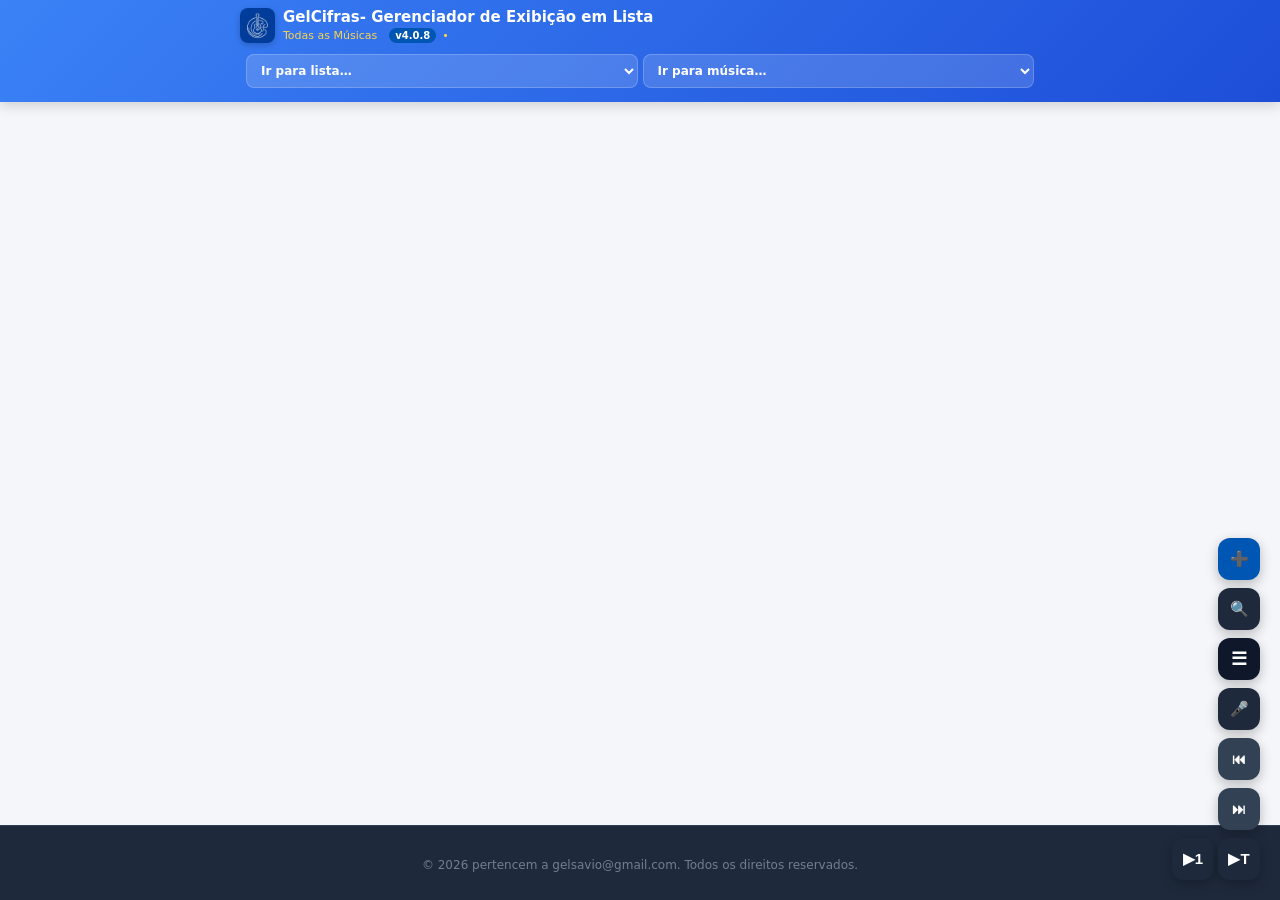
==== index.html @ 40854e10 "v4.0.8: Implementação do modo ▶1 (Play Único) com parada automática via sentinela e refinamento de l" ====
<!DOCTYPE html>
<html lang="pt-BR">

<head>
    <meta charset="UTF-8">
    <meta name="viewport" content="width=device-width, initial-scale=1.0">
    <title>GelCifras - Gerenciador de Exibição em Listas</title>
    <link class="link-manifest" rel="manifest" href="manifest.json">
    <link rel="shortcut icon" href="favicon.ico" type="image/x-icon">
    <link rel="apple-touch-icon" href="apple-touch-icon.png">
    <link rel="stylesheet" href="style.css">
</head>

<body>
    <div id="barra-progresso-musica" class="barra-progresso-musica"></div>
    <header class="app-header">
        <div class="header-content">
            <div class="brand-wrapper">
                <img src="apple-touch-icon.png" alt="Logo GelCifras" class="header-logo" onerror="this.style.display='none'">
                <div class="brand-box">
                    <h2>GelCifras- Gerenciador de Exibição em Lista</h2>
                    <div style="font-size: 11px; color: #fcd34d; display: flex; align-items: center; gap: 6px; margin-top: 2px;">
                        <span id="header-nome-lista">Nenhuma lista</span>
                        <span id="app-version-badge" style="background: var(--chord-color); color: white; padding: 2px 6px; border-radius: 8px; font-size: 10px; font-weight: bold; margin-left: 6px; display: none;"></span>
                        <span>•</span>
                        <span id="badge-tempo-show" style="background: var(--success-color); color: white; padding: 1px 6px; border-radius: 8px; font-weight: bold;">⏱️ 0m</span>
                    </div>

                </div>
            </div>
            <div class="selectors-group">
                <select id="seletor-lista" onchange="alternarListaAtiva(this.value)"></select>
                <select id="seletor-musica" onchange="pularParaMusica(this.value)"></select>
            </div>

            <!-- A MÁGICA AQUI: Barra de busca movida para o cabeçalho fixo -->
            <div class="barra-busca-wrapper" id="barra-busca-wrapper" style="display:none; width: 100%; padding: 10px 0 0 0;">
                <input type="text" id="campo-busca" class="campo-busca" placeholder="🔍 Buscar música ou artista…" oninput="filtrarBusca(this.value)" autocomplete="off">
            </div>
        </div>
    </header>

    <div id="placar-rolagem" class="placar-rolagem" style="display:none;"></div>

    <div id="visual-metronome" class="metronome-container" style="display:none;">
        <div class="metronome-light" id="light-1"></div>
        <div class="metronome-light" id="light-2"></div>
        <div class="metronome-light" id="light-3"></div>
        <div class="metronome-light" id="light-4"></div>
    </div>

    <div id="overlay-contagem" style="display:none; position:fixed; top:50%; left:50%; transform:translate(-50%, -50%); font-size:120px; font-weight:900; color:var(--chord-color); z-index:9999; text-shadow: 0 4px 15px rgba(0,0,0,0.4); pointer-events: none;"></div>

    <div class="container">
        <div id="setlist-container"></div>
    </div>

    <!-- Rack flutuante enxuto -->
    <div class="floating-action-rack">
        <button class="btn-vel-rapida" onclick="ajustarVelocidadeAtiva(1)" title="Aumentar velocidade">+</button>
        <button class="btn-vel-rapida" onclick="ajustarVelocidadeAtiva(-1)" title="Diminuir velocidade">−</button>
        <button class="btn-float btn-novo" onclick="abrirModalCadastrarMusica()" title="Nova Música">➕</button>
        <button class="btn-float btn-busca" onclick="toggleBusca(); fecharMenuFlutuante();" title="Buscar Música">🔍</button>
        <button class="btn-float btn-menu" onclick="toggleMenuFlutuante()" title="Menu">☰</button>
        <button id="btn-ocultar-chords" class="btn-float" onclick="toggleOcultarAcordesRepertorio()" title="Ocultar Acordes">🎤</button>
        <button class="btn-float btn-nav-tracks" onclick="navegarEntreMusicas(-1)" title="Música Anterior">⏮</button>
        <button class="btn-float btn-nav-tracks" onclick="navegarEntreMusicas(1)" title="Próxima Música">⏭</button>

        <div class="grupo-rolagem" style="display: flex; flex-direction: row; gap: 4px; justify-content: flex-end;">
            <button id="btn-scroll-unico" class="btn-float" onclick="toggleRolagemGeral(true)" title="Rolagem Música">▶1</button>
            <button id="btn-scroll" class="btn-float" onclick="toggleRolagemGeral(false)" title="Rolagem Lista Completa">▶T</button>
        </div>
    </div>

    <!-- Mini modal do menu sanduíche -->
    <div id="menu-flutuante" class="menu-flutuante" style="display:none;">


        <div class="menu-flutuante-item" onclick="abrirModalAdmin(); fecharMenuFlutuante();">
            <span class="menu-flutuante-icone">⚙️</span>
            <span>Gerenciar Listas</span>
        </div>

        <div class="menu-flutuante-item" onclick="alternarVisibilidadePainelControlesManual(); fecharMenuFlutuante();">
            <span class="menu-flutuante-icone">🎛️</span>
            <span>Ocultar/Exibir Controles</span>
        </div>

        <div class="menu-flutuante-item" onclick="imprimirListaAtiva(); fecharMenuFlutuante();">
            <span class="menu-flutuante-icone">🖨️</span>
            <span>Imprimir Lista</span>
        </div>
        <div class="menu-flutuante-item" onclick="alternarTemaFundo(); fecharMenuFlutuante();">
            <span class="menu-flutuante-icone">🌓</span>
            <span>Alternar Tema</span>
        </div>
        <div class="menu-flutuante-item" onclick="abrirModalAtalhos(); fecharMenuFlutuante();">
            <span class="menu-flutuante-icone">⌨️</span>
            <span>Atalhos de Teclado</span>
        </div>

        <div class="menu-flutuante-item" onclick="abrirModalTutorial(); fecharMenuFlutuante();">
            <span class="menu-flutuante-icone">❓</span>
            <span>Ajuda</span>
        </div>

        <div id="item-atualizar-app" class="menu-flutuante-item" style="display:none; border-top: 1px solid var(--border-color); color: var(--success-color);" onclick="forcarAtualizacao(); fecharMenuFlutuante();">
            <span class="menu-flutuante-icone">🔄</span>
            <span>Atualização Disponível</span>
        </div>

    </div>

    <footer class="app-footer">
        <div class="copyright-text">
            &copy; 2026 pertencem a gelsavio@gmail.com. Todos os direitos reservados.
            <button id="btn-atualizar-app" class="btn-float" style="display:none; background:#ef4444;" onclick="forcarAtualizacao()">    🔄 Atualizar App        </button>
        </div>
    </footer>

    <div id="toast"></div>

    <!-- Modal: Painel Admin -->
    <div class="modal-overlay" id="modal-admin-container" onclick="fecharModalAdminExterno(event)">
        <div class="modal-wrapper">
            <div class="modal-header">
                <h3>🛠️ Gerenciador GelCifras</h3>
                <button class="btn-fechar-modal" onclick="fecharModalAdmin()">&times;</button>
            </div>

            <div class="admin-section">
                <h4>⏱️ Configurações de Palco</h4>
                <div style="display:flex; align-items:center; gap:8px;">
                    <label style="font-size:12px; font-weight:bold;">Atraso para iniciar rolagem (segundos):</label>
                    <input type="number" id="input-delay-partida" class="input-text" style="width: 70px; margin:0;" min="0" max="15" value="0" onchange="salvarDelayPartida(this.value)">
                </div>
            </div>

            <div class="admin-section">
                <h4>📁 Criar Nova Lista</h4>
                <div style="display: flex; gap: 8px;">
                    <input type="text" id="input-nova-lista" class="input-text" style="margin:0;" placeholder="Ex: Show de Sábado, Forró das Antigas...">
                    <button class="btn-pequeno" onclick="criarNovaListaUsuario()">Criar</button>
                </div>
            </div>

            <div class="admin-section">
                <h4>🗂️ Gerir Listas</h4>
                <div style="margin-bottom:6px;display:flex;align-items:center;gap:8px;">
                    <label style="font-size:12px;font-weight:bold;">Lista:</label>
                    <select id="seletor-lista-gerenciar" style="flex:1;max-width:100%;background:var(--card-bg);color:var(--text-color);border-color:var(--border-color);"></select>
                </div>
                <div style="display:flex;gap:6px;flex-wrap:wrap;">
                    <button class="btn-pequeno" style="flex:1;background:#10b981;min-width:80px;" onclick="duplicarLista()">📋 Duplicar</button>
                    <button class="btn-pequeno" style="flex:1;background:#3b82f6;min-width:80px;" onclick="abrirModalRenomearLista()">✏️ Renomear</button>
                    <button class="btn-pequeno" style="flex:1;background:#ef4444;min-width:80px;" onclick="excluirLista()">🗑️ Excluir</button>
                </div>
            </div>



            <div class="admin-section">
                <h4>📂 Importar Repertório Modelo</h4>

                <div style="margin-bottom: 20px;">
                    <div style="font-size: 11px; font-weight: 700; text-transform: uppercase; letter-spacing: 0.5px; color: var(--text-muted); margin-bottom: 8px;">Biblioteca do App</div>

                    <div class="biblioteca-lista">
                        <div class="biblioteca-item" onclick="importarBibliotecaFixa('repertorio_missa')" style="cursor: pointer; padding: 10px; border-bottom: 1px solid var(--border-color); display: flex; align-items: center;">
                            <span class="biblioteca-icone" style="margin-right: 12px;">🙏</span>
                            <span class="biblioteca-nome" style="flex-grow: 1;">Missa - De pé pela fé</span>
                            <span class="biblioteca-seta">›</span>
                        </div>

                        <div class="biblioteca-item" onclick="importarBibliotecaFixa('repertorio_brega')" style="cursor: pointer; padding: 10px; border-bottom: 1px solid var(--border-color); display: flex; align-items: center;">
                            <span class="biblioteca-icone" style="margin-right: 12px;">🎵</span>
                            <span class="biblioteca-nome" style="flex-grow: 1;">Brega</span>
                            <span class="biblioteca-seta">›</span>
                        </div>

                        <div class="biblioteca-item" onclick="importarBibliotecaFixa('repertorio_rock_nacional')" style="cursor: pointer; padding: 10px; border-bottom: 1px solid var(--border-color); display: flex; align-items: center;">
                            <span class="biblioteca-icone" style="margin-right: 12px;">🎸</span>
                            <span class="biblioteca-nome" style="flex-grow: 1;">Rock Nacional</span>
                            <span class="biblioteca-seta">›</span>
                        </div>

                        <div class="biblioteca-item" onclick="importarBibliotecaFixa('repertorio_forro_pe_de_serra')" style="cursor: pointer; padding: 10px; border-bottom: 1px solid var(--border-color); display: flex; align-items: center;">
                            <span class="biblioteca-icone" style="margin-right: 12px;">🪗</span>
                            <span class="biblioteca-nome" style="flex-grow: 1;">Forró Pé de Serra</span>
                            <span class="biblioteca-seta">›</span>
                        </div>
                    </div>
                </div>

                <div>
                    <div style="font-size: 11px; font-weight: 700; text-transform: uppercase; letter-spacing: 0.5px; color: var(--text-muted); margin-bottom: 6px;">Arquivo Local</div>
                    <label class="btn-import-file" for="input-upload-txt" style="display: block; padding: 10px; border: 1px dashed var(--border-color); text-align: center; cursor: pointer; border-radius: 8px;">          📁 Escolher arquivo .txt          </label>
                    <input type="file" id="input-upload-txt" accept=".txt,application/json" style="display:none;" onchange="importarArquivoLocal(this)">
                    <span id="label-arquivo-escolhido" style="display: block; font-size: 11px; color: var(--text-muted); margin-top: 6px;">Nenhum arquivo selecionado</span>
                </div>
            </div>

            <div class="admin-section">
                <h4>💾 Exportar Backup (.txt)</h4>
                <div class="biblioteca-lista">
                    <div class="biblioteca-item" onclick="acionarModalInteracaoBackup()">
                        <span class="biblioteca-icone">📦</span>
                        <span class="biblioteca-nome">Acervo Completo</span>
                        <span class="biblioteca-seta">›</span>
                    </div>
                    <div class="biblioteca-item" onclick="exportarListaAtivaTxt()">
                        <span class="biblioteca-icone">🎵</span>
                        <span id="txt-nome-lista-backup" class="biblioteca-nome">Lista Atual</span>
                        <span class="biblioteca-seta">›</span>
                    </div>
                </div>
            </div>
        </div>
    </div>

    <!-- Modal: Opções de Restauração -->
    <div class="modal-overlay" id="modal-interacao-restore" onclick="if(event.target.id === 'modal-interacao-restore') fecharModalInteracaoRestore()">
        <div class="modal-wrapper" style="max-width: 450px;">
            <div class="modal-header">
                <h3>📥 Como deseja importar os dados?</h3>
                <button class="btn-fechar-modal" onclick="fecharModalInteracaoRestore()">&times;</button>
            </div>
            <p style="font-size:13px; margin:0; color:var(--text-muted);">Selecione o método de injeção dos dados no aparelho:</p>
            <div class="modal-decision-grid">
                <button class="btn-decision-card" style="border-color: rgba(248, 113, 113, 0.4);" onclick="ejecutarRestauracaoSubstitutivaGeral()">
                    <h5>⚠️ Substituir Todo o Acervo</h5>
                    <p>Limpa completamente a memória atual do aparelho e instala os dados do backup. Use para clonar dispositivos.</p>
                </button>
                <button class="btn-decision-card" style="border-color: rgba(16, 185, 129, 0.4);" onclick="executarRestauracaoMescladaAmigavel()">
                    <h5>➕ Adicionar / Mesclar Músicas</h5>
                    <p>Mantém seu acervo atual intacto e apenas injeta as músicas novas e setlists que vieram do backup.</p>
                </button>
            </div>
        </div>
    </div>

    <div class="modal-overlay" id="modal-prompt-lista" onclick="if(event.target.id === 'modal-prompt-lista') fecharModalPromptLista()">
        <div class="modal-wrapper" style="max-width: 400px; padding: 18px;">
            <div class="modal-header" style="margin-bottom: 12px; padding-bottom: 8px;">
                <h3 id="modal-prompt-titulo">Nome da Lista</h3>
                <button class="btn-fechar-modal" onclick="fecharModalPromptLista()">&times;</button>
            </div>
            <div style="display: flex; flex-direction: column; gap: 10px;">
                <input type="hidden" id="modal-prompt-acao">
                <input type="text" id="modal-prompt-input" class="input-text" style="margin: 0;" placeholder="Introduza o nome da lista...">
                <button class="btn-sucesso" id="modal-prompt-btn-confirmar" onclick="confirmarAcaoPromptLista()">Confirmar</button>
            </div>
        </div>
    </div>

    <!-- Modal: Editar Cifra -->
    <div class="modal-overlay" id="modal-editar-container" onclick="fecharModalEditarExterno(event)">
        <div class="modal-wrapper">
            <div class="modal-header">
                <h3>✏️ Editar Música / Cifra</h3>
                <button class="btn-fechar-modal" onclick="fecharModalEditar()">&times;</button>
            </div>
            <div class="admin-section" style="margin-bottom:0;">
                <input type="hidden" id="edit-musica-id">
                <label style="font-size:12px; font-weight:bold; display:block; margin-bottom:4px;">Título da Música:</label>
                <input type="text" id="edit-musica-titulo" class="input-text">
                <label style="font-size:12px; font-weight:bold; display:block; margin-bottom:4px; margin-top:8px;">Artista/Cantor:</label>
                <input type="text" id="edit-musica-artista" class="input-text">

                <!-- tom original -->
                <label style="font-size:12px; font-weight:bold; display:block; margin-bottom:4px; margin-top:8px;">Tom Original:</label>
                <div class="panel-column" style="width: 140px; margin-bottom: 10px;">
                    <div class="adjustment-row">
                        <button class="btn-num" onclick="mudarTomModalEditar(-1)">−</button>
                        <span id="edit-tom-txt" class="num-display" style="min-width: 40px; text-align: center;">C</span>
                        <button class="btn-num" onclick="mudarTomModalEditar(1)">+</button>
                    </div>
                    <input type="hidden" id="edit-musica-tom-original" value="C">
                </div>

                <!-- letra e cifra -->
                <textarea id="edit-musica-letra" rows="12" class="input-text" style="font-family:monospace; font-size:13px; line-height:1.5;"></textarea>
                <div style="display: flex; gap: 10px; margin-top: 10px;">
                    <button class="btn-sucesso" style="flex: 2;" onclick="salvarAlteracoesCifraEditada()">Salvar Alterações</button>
                    <button class="btn-pequeno" style="flex: 1; background: #94a3b8; color: white;" onclick="fecharModalEditar()">Cancelar</button>
                </div>
            </div>
        </div>
    </div>

    <!-- Modal: Tutorial / Ajuda -->
    <div class="modal-overlay" id="modal-tutorial-container" onclick="fecharModalTutorialExterno(event)">
        <div class="modal-wrapper" style="max-width: 550px;">
            <div class="modal-header">
                <h3>📖 Central de Ajuda & Dicas</h3>
                <button class="btn-fechar-modal" onclick="fecharModalTutorial()">&times;</button>
            </div>
            <div class="admin-section tutorial-text" style="margin-bottom:0; max-height:65vh; overflow-y:auto; padding-right:6px;">
                <div style="background:var(--sub-panel-bg);border-radius:10px;padding:14px;margin-bottom:4px;">
                    <p style="margin:0 0 6px 0;font-size:15px;font-weight:800;color:var(--chord-color);">🎸 GelCifras — Seu App de Palco</p>
                    <p style="margin:0;font-size:13px;line-height:1.6;">O GelCifras reúne todas as cifras do seu repertório em um único lugar, com rolagem automática sincronizada com o andamento de cada música — sem precisar de internet, sem anúncios, sem distrações. Ideal para shows, ensaios e cultos.</p>
                </div>
                <h5>1. Rolagem Automática</h5>
                <p>O grande diferencial do app. Pressione ▶ e todas as músicas da lista vão rolando na tela automaticamente, uma após a outra, sem precisar tocar em nada. Cada música tem sua própria velocidade de rolagem, que você ajusta no campo "Velocidade"
                    do card. <strong>Dica de palco:</strong> se nenhuma velocidade numérica casar com o ritmo da música, edite a cifra (✏️) e adicione linhas em branco nos refrões longos, solos ou pausas — isso cria respirações naturais na rolagem sem
                    mexer nos números.</p>
                <h5>2. Cadastro de Cifras</h5>
                <p>No painel Admin (⚙️), cole o texto de qualquer cifra com o título na 1ª linha e o nome do cantor na 2ª. O app limpa automaticamente o texto desnecessário e salva no aparelho. Tudo fica armazenado localmente — nada vai para a internet.</p>
                <h5>3. Montagem de Setlists</h5>
                <p>Crie uma lista com o nome do show ou evento. Depois clique no ícone de prancheta (📋) no card de cada música para vinculá-la à lista desejada. A lista "Todas as Músicas" é a mestra e sempre fica no topo.</p>
                <h5>4. Ordenação do Roteiro</h5>
                <p>Defina a sequência exata que a banda vai tocar. No Admin (⚙️), vá em "Reordenar Sequência do Show", escolha a lista e use as setas 🔼 🔽 para posicionar cada música. A rolagem automática respeitará essa ordem na hora do show.</p>
                <h5>5. Compartilhando Listas com a Banda</h5>
                <p>Depois de montar e ajustar o setlist — com os tons certos, as velocidades calibradas e a ordem definida — exporte a lista como arquivo <strong>.txt</strong> (💾 Exportar Backup). Envie esse arquivo pelo WhatsApp, e-mail ou qualquer app
                    de mensagens para os outros músicos. Eles importam no próprio GelCifras deles e já recebem tudo pronto, exatamente igual ao seu.</p>
                <h5>6. Diagramas de Acordes</h5>
                <p>Passe o mouse sobre qualquer acorde na cifra e aparece automaticamente o diagrama de posição no violão. No celular, toque no acorde para ver o diagrama.</p>
                <h5>7. Transposição de Tom</h5>
                <p>Use os botões + e − no card de cada música para transpor o tom em tempo real. Os acordes da cifra se atualizam instantaneamente. Para voltar ao tom original, clique em 🔄.</p>
                <h5>8. Capotraste</h5>
                <p>Selecione a casa do capo no card da música. O app mostrará quais acordes tocar e em que tom a música vai soar, atualizando a cifra automaticamente.</p>
                <h5>9. Modo Letra Pura</h5>
                <p>O botão 🎤 oculta todos os acordes e exibe só a letra, ideal para vocalistas que não precisam ver cifra durante o show.</p>
                <h5>10. Atalhos de Teclado / Pedal</h5>
                <p>O app suporta atalhos de teclado compatíveis com pedais Bluetooth. Acesse o menu ☰ → Atalhos de Teclado para ver a lista completa.</p>
                <h5>11. Segurança dos Dados</h5>
                <p>O GelCifras funciona 100% offline. Para não perder o repertório ao trocar de celular ou limpar o navegador, exporte regularmente o backup completo (📦 Acervo Completo) e guarde o <strong>.txt</strong> no seu e-mail ou nuvem. <strong>Usuários de iPhone:</strong>                    o Safari pode limpar os dados automaticamente por inatividade — o backup frequente é ainda mais importante.</p>
                <h5>12. Biblioteca do App</h5>
                <p>O app já vem com listas prontas de repertório (Brega, Rock Brasil, Pé de Serra) que você pode importar com um toque e começar a usar imediatamente.</p>
            </div>
        </div>
    </div>

    <!-- Modal: Diagrama de Acorde (mobile tap) -->
    <div class="modal-overlay" id="modal-diagrama-container" onclick="if(event.target.id==='modal-diagrama-container') fecharModalDiagrama()">
        <div class="modal-wrapper" style="max-width:200px;padding:16px;text-align:center;">
            <div class="modal-header" style="margin-bottom:10px;">
                <h3 id="modal-diagrama-titulo" style="font-size:15px;">Acorde</h3>
                <button class="btn-fechar-modal" onclick="fecharModalDiagrama()">&times;</button>
            </div>
            <div id="modal-diagrama-svg"></div>
        </div>
    </div>

    <!-- Modal: Atalhos de Teclado -->
    <div class="modal-overlay" id="modal-atalhos-container" onclick="if(event.target.id==='modal-atalhos-container') fecharModalAtalhos()">
        <div class="modal-wrapper" style="max-width:420px;">
            <div class="modal-header">
                <h3>⌨️ Atalhos de Teclado</h3>
                <button class="btn-fechar-modal" onclick="fecharModalAtalhos()">&times;</button>
            </div>
            <div class="admin-section" style="margin-bottom:0;">
                <table class="tabela-atalhos">
                    <tr>
                        <td><kbd>Espaço</kbd></td>
                        <td>Iniciar / Pausar rolagem</td>
                    </tr>
                    <tr>
                        <td><kbd>→</kbd> / <kbd>PageDown</kbd></td>
                        <td>Próxima música</td>
                    </tr>
                    <tr>
                        <td><kbd>←</kbd> / <kbd>PageUp</kbd></td>
                        <td>Música anterior</td>
                    </tr>
                    <tr>
                        <td><kbd>L</kbd></td>
                        <td>Alternar letra pura / acordes</td>
                    </tr>
                    <tr>
                        <td><kbd>T</kbd></td>
                        <td>Alternar tema claro / escuro</td>
                    </tr>
                    <tr>
                        <td><kbd>B</kbd></td>
                        <td>Buscar música</td>
                    </tr>
                    <tr>
                        <td><kbd>Esc</kbd></td>
                        <td>Fechar modais / Sair da busca</td>
                    </tr>
                </table>
                <p style="font-size:11px;color:var(--text-muted);margin-top:10px;">💡 Compatível com pedais Bluetooth que simulam setas do teclado.</p>
            </div>
        </div>
    </div>

    <!-- Modal: Cadastrar Nova Música -->
    <div class="modal-overlay" id="modal-cadastrar-container" onclick="if(event.target.id==='modal-cadastrar-container') fecharModalCadastrar()">
        <div class="modal-wrapper" style="max-width:550px;">
            <div class="modal-header">
                <h3>🎤 Cadastrar Nova Música</h3>
                <button class="btn-fechar-modal" onclick="fecharModalCadastrar()">&times;</button>
            </div>
            <div class="admin-section" style="margin-bottom:0;">
                <p style="font-size:12px;color:var(--text-muted);margin:0 0 10px 0;">Cole o texto da cifra abaixo. O título deve estar na 1ª linha e o cantor na 2ª.</p>
                <textarea id="input-cifra-bruta" rows="12" class="input-text" style="font-family:monospace;font-size:13px;line-height:1.5;" placeholder="Título da Música&#10;Nome do Artista&#10;Tom: C&#10;&#10;(Intro) C Am F G&#10;..."></textarea>
                <button class="btn-sucesso" onclick="processarESalvarNovaMusica()">Processar e Salvar no Aparelho</button>
            </div>
        </div>
    </div>

    <div class="modal-overlay" id="modal-ordenar-container">
        <div class="modal-wrapper">
            <div class="modal-header">
                <h3>↕️ Reordenar: <span id="titulo-ordem-lista"></span></h3>
                <button class="btn-fechar-modal" onclick="fecharModalOrdenacao()">&times;</button>
            </div>
            <div id="container-lista-ordenacao-novo" style="max-height: 300px; overflow-y: auto;">
            </div>
        </div>
    </div>

    <script src="app.js?v=4.0.6"></script>

    <script>
        if ('serviceWorker' in navigator) {
            window.addEventListener('load', () => {
                navigator.serviceWorker.register('/sw.js')
                    .then(registration => {
                        console.log('Service Worker registrado com sucesso!', registration.scope);
                    })
                    .catch(err => {
                        console.log('Erro ao registrar Service Worker:', err);
                    });
            });
        }
    </script>

</body>

</html>
---- style.css ----
:root {
    --bg-color: #f4f6f9;
    --card-bg: #ffffff;
    --text-color: #212529;
    --text-muted: #6c757d;
    --chord-color: #0056b3;
    --panel-bg: #f8f9fa;
    --sub-panel-bg: #e9ecef;
    --border-color: #e2e8f0;
    --primary-color: #495057;
    --success-color: #10b981;
    --gradient-start: #3b82f6;
    --gradient-end: #1d4ed8;
}

[data-theme="bege"] {
    --bg-color: #f5f0e8;
    --card-bg: #f7f4ef;
    --text-color: #3b2f1e;
    --text-muted: #8a7560;
    --chord-color: #8b5e3c;
    --panel-bg: #ede8de;
    --sub-panel-bg: #e5ddd0;
    --border-color: #d6cdbf;
    --primary-color: #7a6a55;
    --success-color: #6a9e72;
    --gradient-start: #c9a87c;
    --gradient-end: #a07850;
}

[data-theme="dark"] {
    --bg-color: #000000;
    --card-bg: #000000;
    --text-color: #f1f5f9;
    --text-muted: #94a3b8;
    --chord-color: #f59e0b;
    --panel-bg: #334155;
    --sub-panel-bg: #1e293b;
    --border-color: #334155;
    --primary-color: #64748b;
    --gradient-start: #1e1e2f;
    --gradient-end: #11111f;
}

* {
    box-sizing: border-box;
}

body {
    font-family: 'Segoe UI', system-ui, -apple-system, sans-serif;
    background-color: var(--bg-color);
    color: var(--text-color);
    margin: 0;
    padding: 0;
    display: flex;
    flex-direction: column;
    min-height: 100vh;
    transition: background 0.3s ease, color 0.3s ease;
    padding-top: 30px;
    /* Ajuste este valor até que o título da música apareça sem ser cortado */
}

.app-header {
    position: fixed;
    top: 0;
    left: 0;
    width: 100%;
    background: linear-gradient(135deg, var(--gradient-start), var(--gradient-end));
    color: white;
    padding: 8px 10px;
    box-shadow: 0 4px 12px rgba(0, 0, 0, 0.15);
    z-index: 1000;
    display: flex;
    flex-direction: column;
    /* Organiza o conteúdo em coluna para caber tudo */
    align-items: center;
    /* Centraliza os itens horizontalmente */
    gap: 5px;
    /* Espaçamento entre o título e os seletores */
}

#app-version-badge {
    background: rgba(255, 255, 255, 0.2);
    padding: 1px 6px;
    border-radius: 4px;
    font-weight: bold;
}

#app-version-badge,
#badge-tempo-show {
    white-space: nowrap;
    /* Impede que o texto quebre em duas linhas */
    display: inline-flex;
    align-items: center;
}

.header-content {
    display: flex;
    flex-direction: column;
    /* Empilha os itens verticalmente */
    width: 100%;
    max-width: 800px;
    gap: 5px;
    align-items: stretch;
    /* Faz os filhos (seletores/busca) ocuparem a largura total */
}

.brand-wrapper {
    display: flex;
    align-items: center;
    gap: 8px;
    flex: 1 1 100%;
    /* Força o logo e título a ocuparem a largura total da linha superior */
}

.header-logo {
    width: 35px;
    height: 35px;
    border-radius: 8px;
    box-shadow: 0 2px 6px rgba(0, 0, 0, 0.2);
    object-fit: cover;
}

.brand-box h1 {
    margin: 0;
    font-size: 1.2em;
    font-weight: 800;
    letter-spacing: -0.5px;
    line-height: 1.1;
}

.brand-box h2 {
    font-size: 15px;
    /* Título levemente menor */
    margin: 0;
}

.brand-box p {
    margin: 2px 0 0 0;
    font-size: 0.8em;
    opacity: 0.9;
    font-weight: bold;
    color: #fcd34d;
    line-height: 1;
}

@media (max-width: 480px) {
    .brand-box p {
        display: none;
    }
}

.selectors-group {
    display: flex;
    gap: 5px;
    /* Removido o flex: 1 para ele não tentar crescer e empurrar o logo */
    justify-content: flex-end;
    min-width: 260px;
    align-items: center;
    padding: 6px;
    font-size: 13px;
}

select {
    padding: 8px 10px;
    border-radius: 8px;
    border: 1px solid rgba(255, 255, 255, 0.2);
    background-color: rgba(255, 255, 255, 0.15);
    color: white;
    font-size: 12px;
    outline: none;
    font-family: inherit;
    font-weight: bold;
    cursor: pointer;
    flex: 1;
    max-width: 100%;
    width: 100%;
}

select option {
    background-color: var(--card-bg);
    color: var(--text-color);
}

.btn-help-top {
    background: rgba(255, 255, 255, 0.2);
    border: none;
    color: white;
    font-size: 15px;
    width: 32px;
    height: 32px;
    border-radius: 8px;
    cursor: pointer;
    display: flex;
    align-items: center;
    justify-content: center;
    font-weight: bold;
    transition: background 0.2s;
}

.btn-help-top:hover {
    background: rgba(255, 255, 255, 0.35);
}

.container {
    max-width: 800px;
    width: 100%;
    margin: 0 auto;
    padding: 95px 0 120px 0;
    flex: 1;
}

.floating-action-rack {
    /* Mantenha o que já tem, mas adicione/ajuste isto: */
    position: fixed;
    right: 20px;
    /* Distância da borda direita */
    bottom: 20px;
    /* Distância da borda inferior */
    display: flex;
    flex-direction: column;
    /* Empilha os botões */
    align-items: flex-end;
    /* Alinha tudo à direita do container */
    gap: 8px;
    /* Espaçamento entre botões */
    z-index: 1000;
}


/* Container do grupo de play que criamos */

.grupo-rolagem {
    display: flex;
    flex-direction: row;
    /* Mantém os botões de play lado a lado */
    align-items: center;
    /* Alinhamento vertical */
    gap: 4px;
}

.btn-float {
    width: 42px;
    height: 42px;
    border-radius: 12px;
    border: none;
    background-color: #1e293b;
    color: white;
    font-size: 15px;
    font-weight: bold;
    cursor: pointer;
    display: flex;
    justify-content: center;
    align-items: center;
    box-shadow: 0 4px 12px rgba(0, 0, 0, 0.25);
    transition: all 0.2s ease;
}

.btn-float:hover {
    filter: brightness(1.2);
    transform: translateY(-1px);
}

.btn-float:active {
    transform: scale(0.95);
}

.btn-float.active {
    background-color: var(--success-color);
    box-shadow: 0 0 15px rgba(16, 185, 129, 0.5);
}

.btn-nav-tracks {
    background-color: #334155;
    font-size: 14px;
}

#btn-theme-toggle {
    background-color: var(--chord-color);
}

.cifra-container {
    background: var(--card-bg);
    padding: 5px;
    margin-bottom: 25px;
    margin-top: 5px !important;
    scroll-margin-top: 75px;
    border-top: 1px solid var(--border-color);
    border-bottom: 1px solid var(--border-color);
    width: 100%;
    /* Adicionamos flex para garantir a ordem vertical correta */
    display: flex;
    flex-direction: column;
}


/* Forçamos o título a ser o topo absoluto */

.cifra-container h2 {
    margin: 0 0 10px 0 !important;
    order: 1;
}


/* Ajustamos o painel para respeitar o fluxo e ter respiro */

.sub-control-panel {
    order: 2;
    /* O painel sempre virá depois do título */
    display: flex;
    gap: 14px 8px;
    background: var(--sub-panel-bg);
    padding: 12px 8px;
    border-radius: 12px;
    margin-bottom: 15px;
    justify-content: center;
    align-items: center;
    flex-wrap: wrap;
    max-height: 250px;
    opacity: 1;
    transform: translateY(0);
    overflow: hidden;
    transition: max-height 0.4s cubic-bezier(0.4, 0, 0.2, 1), opacity 0.3s ease, margin-bottom 0.4s ease, padding 0.4s ease;
}


/* O corpo da cifra fica por último */

.cifra-container pre {
    order: 3;
    margin-top: 10px;
}

.sub-control-panel.ocultar-dinamico {
    max-height: 0 !important;
    opacity: 0 !important;
    margin-bottom: 0 !important;
    padding-top: 0 !important;
    padding-bottom: 0 !important;
    pointer-events: none;
    /* Adicionamos margem zero para que, ao ocultar, o corpo da cifra suba suavemente */
}

.panel-column {
    display: flex;
    flex-direction: column;
    align-items: center;
    gap: 6px;
    flex: 1 1 auto;
    /* Permite que o bloco cresça e se ajuste */
    min-width: 95px;
    /* Largura mínima para os botões não se esmagarem */
}

.sub-txt-label {
    display: flex;
    align-items: center;
    justify-content: center;
    gap: 6px;
    font-size: 11px;
    font-weight: 700;
    text-transform: uppercase;
    letter-spacing: 0.5px;
    color: var(--text-muted);
    user-select: none;
}

.adjustment-row {
    display: flex;
    align-items: center;
    gap: 2px;
}

.btn-num {
    padding: 4px 8px;
    font-size: 11px;
    background-color: var(--sub-panel-bg);
    color: var(--text-color);
    border: 1px solid var(--border-color);
    border-radius: 6px;
    cursor: pointer;
    font-weight: bold;
}

.num-display {
    font-weight: bold;
    text-align: center;
    font-size: 12px;
    color: var(--chord-color);
    border: 1px solid var(--border-color);
    border-radius: 6px;
    padding: 4px 6px;
    background: var(--card-bg);
    display: inline-block;
}

.btn-novo {
    background-color: var(--chord-color);
    /* Para destacar como ação principal */
    color: white;
}

.btn-reset-tom {
    background: transparent;
    border: 1px solid var(--border-color);
    font-size: 10px;
    cursor: pointer;
    padding: 4px 6px;
    border-radius: 6px;
    display: inline-flex;
    align-items: center;
    justify-content: center;
    transition: all 0.15s;
}

.btn-reset-tom:hover {
    background-color: var(--card-bg);
    transform: scale(1.05);
}

.btn-action-card {
    background-color: transparent;
    border: 1px solid var(--border-color);
    font-size: 14px;
    padding: 4px 8px;
    border-radius: 6px;
    cursor: pointer;
    transition: all 0.15s;
    margin: 2px;
}

.btn-action-card:hover {
    background-color: var(--card-bg);
    transform: scale(1.05);
}

.inline-playlist-panel {
    background: var(--panel-bg);
    border: 1px dashed var(--border-color);
    border-radius: 10px;
    padding: 10px;
    margin-bottom: 15px;
    display: none;
    flex-direction: column;
    gap: 8px;
}

.inline-playlist-panel.active {
    display: flex;
}

.inline-check-grid {
    display: flex;
    flex-wrap: wrap;
    gap: 12px;
}

.inline-check-item {
    display: flex;
    align-items: center;
    gap: 6px;
    font-size: 12px;
    font-weight: bold;
    cursor: pointer;
}

.ocultar-acordes .chord-line {
    display: none !important;
}


/* Quando o modo cantar estiver ativo */

#setlist-container.ocultar-acordes .chord {
    display: none !important;
}


/* Ocultar a linha inteira se ela contiver apenas acordes e espaços */

#setlist-container.ocultar-acordes .cifra-container div:has(.chord) {
    display: none !important;
}

pre {
    font-family: 'Courier New', Courier, monospace;
    line-height: 1.8;
    white-space: pre-wrap;
    word-wrap: break-word;
    margin-top: 15px;
    color: var(--text-color);
    padding-left: 5px;
    padding-right: 8px;
}

.chord {
    color: var(--chord-color);
    font-weight: bold;
    background-color: rgba(59, 130, 246, 0.08);
    padding: 1px 4px;
    border-radius: 4px;
}

[data-theme="dark"] .chord {
    background-color: rgba(245, 158, 11, 0.12);
}

[data-theme="bege"] .chord {
    background-color: rgba(139, 94, 60, 0.1);
}

#toast {
    position: fixed;
    bottom: 25px;
    left: 20px;
    background: #1e293b;
    color: #fff;
    padding: 12px 24px;
    border-radius: 12px;
    font-size: 13px;
    font-weight: bold;
    opacity: 0;
    box-shadow: 0 10px 25px rgba(0, 0, 0, 0.2);
    transition: opacity 0.3s;
    z-index: 9999;
    pointer-events: none;
}

#toast.show {
    opacity: 1;
}

.app-footer {
    background-color: #1e293b;
    color: #94a3b8;
    padding: 25px 15px;
    text-align: center;
    font-size: 13px;
    border-top: 1px solid #334155;
    line-height: 1.6;
}

.copyright-text {
    font-size: 12px;
    opacity: 0.7;
    margin-top: 5px;
}


/* Estrutura dos Modais */

.modal-overlay {
    position: fixed;
    top: 0;
    left: 0;
    width: 100%;
    height: 100%;
    background: rgba(15, 23, 42, 0.6);
    backdrop-filter: blur(4px);
    display: flex;
    justify-content: center;
    align-items: center;
    z-index: 2000;
    opacity: 0;
    pointer-events: none;
    transition: opacity 0.3s ease;
}

.modal-overlay.active {
    opacity: 1;
    pointer-events: auto;
}

.modal-wrapper {
    background: var(--card-bg);
    color: var(--text-color);
    width: 95%;
    max-width: 650px;
    padding: 22px;
    border-radius: 16px;
    box-shadow: 0 20px 40px rgba(0, 0, 0, 0.3);
    transform: translateY(-20px);
    transition: transform 0.3s ease;
    border: 1px solid var(--border-color);
    max-height: 90vh;
    overflow-y: auto;
}

.modal-overlay.active .modal-wrapper {
    transform: translateY(0);
}

.modal-header {
    display: flex;
    justify-content: space-between;
    align-items: center;
    margin-bottom: 16px;
    border-bottom: 1px solid var(--border-color);
    padding-bottom: 12px;
}

.modal-header h3 {
    margin: 0;
    font-size: 16px;
    font-weight: 800;
}

.btn-fechar-modal {
    background: none;
    color: var(--text-muted);
    font-size: 26px;
    padding: 0 4px;
    border: none;
    cursor: pointer;
    line-height: 1;
}

.admin-section {
    border: 1px solid var(--border-color);
    padding: 15px;
    border-radius: 12px;
    background: var(--panel-bg);
    margin-bottom: 15px;
}

.admin-section h4 {
    margin: 0 0 10px 0;
    font-size: 14px;
    font-weight: 700;
    color: var(--chord-color);
}

.input-text {
    width: 100%;
    padding: 8px 12px;
    border-radius: 8px;
    border: 1px solid var(--border-color);
    background: var(--card-bg);
    color: var(--text-color);
    margin-bottom: 8px;
    font-family: inherit;
    font-size: 13px;
}

.btn-sucesso {
    background-color: var(--success-color);
    border-radius: 10px;
    width: 100%;
    font-size: 14px;
    padding: 12px;
    border: none;
    color: white;
    font-weight: bold;
    cursor: pointer;
}

.btn-pequeno {
    padding: 6px 12px;
    font-size: 12px;
    border-radius: 8px;
    background-color: #2563eb;
    border: none;
    color: white;
    font-weight: bold;
    cursor: pointer;
}

.btn-aviso {
    background-color: #f59e0b;
    color: white;
    padding: 6px 12px;
    border-radius: 8px;
    border: none;
    font-size: 12px;
    cursor: pointer;
    font-weight: bold;
}

.order-item-row {
    display: flex;
    justify-content: space-between;
    align-items: center;
    background: var(--card-bg);
    padding: 8px 12px;
    border-radius: 8px;
    border: 1px solid var(--border-color);
    margin-bottom: 6px;
    font-size: 13px;
    font-weight: bold;
}

.order-btn-group {
    display: flex;
    gap: 4px;
}

.btn-order-arrow {
    background: var(--sub-panel-bg);
    border: none;
    padding: 4px 8px;
    border-radius: 4px;
    cursor: pointer;
    font-size: 12px;
}

.btn-order-arrow:hover {
    filter: brightness(0.9);
}

.modal-decision-grid {
    display: flex;
    flex-direction: column;
    gap: 12px;
    margin-top: 15px;
}

.btn-decision-card {
    background: var(--panel-bg);
    border: 2px solid var(--border-color);
    padding: 14px;
    border-radius: 12px;
    text-align: left;
    cursor: pointer;
    color: var(--text-color);
    transition: all 0.2s ease;
}

.btn-decision-card:hover {
    border-color: var(--chord-color);
    background: var(--sub-panel-bg);
    transform: translateY(-1px);
}

.btn-decision-card h5 {
    margin: 0 0 4px 0;
    font-size: 14px;
    font-weight: 800;
    color: var(--chord-color);
}

.btn-decision-card p {
    margin: 0;
    font-size: 12px;
    color: var(--text-muted);
    line-height: 1.4;
}

.tutorial-text h5 {
    margin: 14px 0 6px 0;
    font-size: 13px;
    font-weight: 700;
    color: var(--chord-color);
    text-transform: uppercase;
}

.tutorial-text p,
.tutorial-text li {
    font-size: 13px;
    line-height: 1.5;
    margin-bottom: 8px;
    color: var(--text-color);
}

.tutorial-text ul {
    padding-left: 20px;
    margin: 4px 0;
}


/* ── LISTA DA BIBLIOTECA DE REPERTÓRIOS ──────────────────────────── */

.biblioteca-lista {
    display: flex;
    flex-direction: column;
    gap: 4px;
}

.biblioteca-item {
    display: flex;
    align-items: center;
    gap: 10px;
    padding: 9px 12px;
    border-radius: 8px;
    background: var(--card-bg);
    border: 1px solid var(--border-color);
    cursor: pointer;
    transition: border-color 0.15s, background 0.15s;
}

.biblioteca-item:hover {
    border-color: var(--chord-color);
    background: var(--sub-panel-bg);
}

.biblioteca-icone {
    font-size: 16px;
    width: 22px;
    text-align: center;
    flex-shrink: 0;
}

.biblioteca-nome {
    flex: 1;
    font-size: 13px;
    font-weight: 700;
    color: var(--text-color);
}

.biblioteca-seta {
    font-size: 18px;
    color: var(--text-muted);
    font-weight: 300;
    line-height: 1;
}


/* ── CAPOTRASTE ──────────────────────────────────────────────────── */

.capo-dica-inline {
    font-size: 9px;
    font-weight: 700;
    letter-spacing: -0.2px;
}

.capo-dica-ok {
    color: var(--success-color);
}

.capo-dica-aviso {
    color: var(--chord-color);
}


/* ── BOTÃO DE UPLOAD DE ARQUIVO ──────────────────────────────────── */

.btn-import-file {
    display: inline-block;
    padding: 6px 12px;
    font-size: 12px;
    border-radius: 8px;
    background-color: #2563eb;
    color: white;
    font-weight: bold;
    cursor: pointer;
    transition: filter 0.2s;
}

.btn-import-file:hover {
    filter: brightness(1.15);
}


/* ── TOOLTIP DE ACORDE ───────────────────────────────────────────── */

.chord-tooltip {
    position: fixed;
    z-index: 9998;
    pointer-events: none;
    opacity: 0;
    transform: scale(0.92) translateY(4px);
    transition: opacity 0.15s ease, transform 0.15s ease;
    filter: drop-shadow(0 6px 18px rgba(0, 0, 0, 0.22));
}

.chord-tooltip.visible {
    opacity: 1;
    transform: scale(1) translateY(0);
}


/* ── CONTADOR DE MÚSICA ──────────────────────────────────────────── */

.contador-musica {
    font-size: 11px;
    font-weight: 800;
    color: white;
    background: rgba(255, 255, 255, 0.2);
    border-radius: 6px;
    padding: 4px 8px;
    white-space: nowrap;
}


/* ── BARRA DE BUSCA ──────────────────────────────────────────────── */

.barra-busca-wrapper {
    padding: 10px 15px 0 15px;
    max-width: 800px;
    margin: 0 auto;
}

.campo-busca {
    width: 100%;
    padding: 10px 14px;
    border-radius: 10px;
    border: 2px solid var(--chord-color);
    background: var(--card-bg);
    color: var(--text-color);
    font-size: 14px;
    font-family: inherit;
    outline: none;
    transition: box-shadow 0.2s;
}

.campo-busca:focus {
    box-shadow: 0 0 0 3px rgba(59, 130, 246, 0.2);
}


/* ── TELA CHEIA ──────────────────────────────────────────────────── */

.modo-tela-cheia .app-header {
    transform: translateY(-100%);
    transition: transform 0.3s ease;
}

.modo-tela-cheia .container {
    padding-top: 10px;
}


/* ── TABELA DE ATALHOS ───────────────────────────────────────────── */

.tabela-atalhos {
    width: 100%;
    border-collapse: collapse;
}

.tabela-atalhos tr {
    border-bottom: 1px solid var(--border-color);
}

.tabela-atalhos tr:last-child {
    border-bottom: none;
}

.tabela-atalhos td {
    padding: 8px 6px;
    font-size: 13px;
    color: var(--text-color);
    vertical-align: middle;
}

.tabela-atalhos td:first-child {
    width: 160px;
    white-space: nowrap;
}

kbd {
    display: inline-block;
    padding: 2px 7px;
    font-size: 11px;
    font-family: monospace;
    font-weight: 700;
    background: var(--sub-panel-bg);
    border: 1px solid var(--border-color);
    border-radius: 5px;
    color: var(--text-color);
    box-shadow: 0 1px 2px rgba(0, 0, 0, 0.15);
}


/* Destacar cards em busca */

.cifra-container.busca-oculto {
    display: none;
}

.cifra-container.busca-destaque {
    border-left: 3px solid var(--chord-color);
}


/* ── MENU FLUTUANTE (SANDUÍCHE) ──────────────────────────────────── */

.btn-menu {
    background-color: #0f172a;
    font-size: 18px;
}

.menu-flutuante {
    position: fixed;
    bottom: 80px;
    right: 15px;
    background: var(--card-bg);
    border: 1px solid var(--border-color);
    border-radius: 14px;
    box-shadow: 0 8px 30px rgba(0, 0, 0, 0.25);
    z-index: 1100;
    overflow: hidden;
    min-width: 190px;
    animation: menuEntrar 0.18s ease;
}

@keyframes menuEntrar {
    from {
        opacity: 0;
        transform: scale(0.9) translateY(8px);
    }
    to {
        opacity: 1;
        transform: scale(1) translateY(0);
    }
}

.menu-flutuante-item {
    display: flex;
    align-items: center;
    gap: 12px;
    padding: 12px 16px;
    font-size: 13px;
    font-weight: 700;
    color: var(--text-color);
    cursor: pointer;
    transition: background 0.15s;
    border-bottom: 1px solid var(--border-color);
}

.menu-flutuante-item:last-child {
    border-bottom: none;
}

.menu-flutuante-item:hover {
    background: var(--sub-panel-bg);
}

.menu-flutuante-icone {
    font-size: 16px;
    width: 22px;
    text-align: center;
    flex-shrink: 0;
}


/* ── PLACAR DE ROLAGEM ───────────────────────────────────────────── */

.placar-rolagem {
    position: fixed;
    top: 6px;
    right: 15px;
    background: rgba(15, 23, 42, 0.75);
    color: white;
    font-size: 11px;
    font-weight: 800;
    padding: 3px 10px;
    border-radius: 12px;
    z-index: 1001;
    pointer-events: none;
    backdrop-filter: blur(6px);
    letter-spacing: 0.3px;
    white-space: nowrap;
    transition: opacity 0.3s ease;
    max-width: 75vw;
    overflow: hidden;
    text-overflow: ellipsis;
}

[data-theme="bege"] .placar-rolagem {
    background: rgba(80, 55, 30, 0.78);
}


/* ── BARRA DE PROGRESSO DE ROLAGEM ──────────────────────────────── */

.barra-progresso-musica {
    position: fixed;
    top: 0;
    left: 0;
    width: 0%;
    height: 5px;
    background-color: var(--success-color);
    z-index: 1005;
    /* Garante exibição acima de qualquer outro elemento */
    transition: width 0.1s linear, background-color 0.3s ease;
    display: none;
    /* Invisível por padrão, ativa apenas na rolagem */
}


/* Estado de alerta para os últimos 10% da cifra */

.barra-progresso-musica.alerta {
    background-color: #ef4444 !important;
    box-shadow: 0 0 10px rgba(239, 68, 68, 0.8);
}


/* ── RACK TRANSPARENTE DURANTE ROLAGEM ───────────────────────────── */

.rolagem-ativa .floating-action-rack {
    opacity: 0.15;
    transition: opacity 0.3s ease;
}

.rolagem-ativa .floating-action-rack:hover {
    opacity: 1;
}


/* ── BOTÕES DE VELOCIDADE RÁPIDA (só durante rolagem) ────────────── */

.btn-vel-rapida {
    width: 42px;
    height: 42px;
    border-radius: 12px;
    border: none;
    background-color: #dc2626;
    color: white;
    font-size: 15px;
    font-weight: bold;
    cursor: pointer;
    display: none;
    justify-content: center;
    align-items: center;
    box-shadow: 0 4px 12px rgba(0, 0, 0, 0.25);
    transition: all 0.2s ease;
}

.rolagem-ativa .btn-vel-rapida {
    display: flex;
}

.btn-vel-rapida:hover {
    filter: brightness(1.3);
    opacity: 1 !important;
}


/* ── METRÔNOMO VISUAL DE 4 LUZES (FLUTUANTE SEM FUNDO) ────────────── */

.metronome-container {
    display: flex;
    gap: 8px;
    justify-content: center;
    position: fixed;
    /* Ajustado para ficar abaixo do topo e alinhado à direita */
    top: 30px;
    /* Ajuste este valor se ficar muito colado no placar */
    right: 15px;
    /* 'left' foi trocado por 'right' para alinhar à direita */
    z-index: 9999;
    background: transparent;
    pointer-events: none;
}

.metronome-light {
    width: 18px;
    height: 18px;
    border-radius: 50%;
    background: transparent;
    border: 2px solid #555;
    /* Borda cinza suave para indicar a posição */
    transition: background 0.1s;
}


/* Quando acender, apenas muda a cor do fundo do círculo */

#light-1.active,
#light-3.active {
    background: #ef4444;
    /* Vermelho */
    border-color: #ef4444;
}

#light-2.active,
#light-4.active {
    background: #10b981;
    /* Verde */
    border-color: #10b981;
}


/* ── COMPENSAÇÃO DA BARRA DE BUSCA MOBILE ───────────────────────── */

body.busca-ativa .container {
    padding-top: 155px;
    transition: padding-top 0.2s ease;
}

strong {
    font-weight: 800;
    /* Força o negrito mesmo se o font-family do 'pre' for Courier */
}
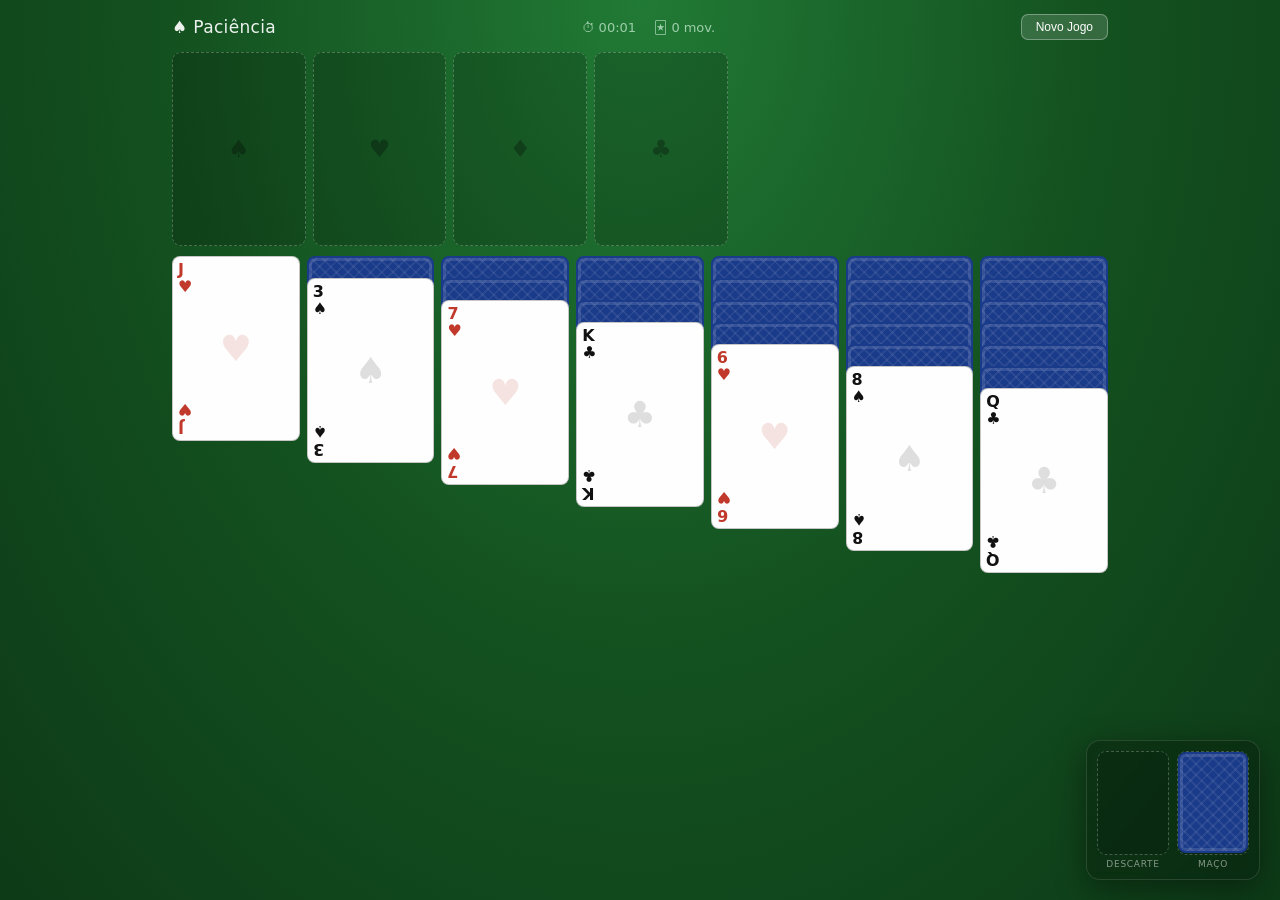
==== commit e028d19e: "Primeiro commit - Estrutura PWA do Paciência" ====
--- a/index.html
+++ b/index.html
@@ -1,432 +1,103 @@
 <!DOCTYPE html>
 <html lang="pt-BR">
+<head>
+  <meta charset="UTF-8" />
+  <meta name="viewport" content="width=device-width, initial-scale=1.0" />
+  <title>Paciência – Klondike Solitaire</title>
+  <link rel="manifest" href="manifest.json">
+  <link rel="shortcut icon" href="apple-touch-icon.png" type="image/png">
+  <link rel="apple-touch-icon" href="apple-touch-icon.png">
+  <link rel="stylesheet" href="style.css">
+</head>
+<body>
 
-<head>
-    <meta charset="UTF-8">
-    <meta name="viewport" content="width=device-width, initial-scale=1.0">
-    <title>GelCifras - Gerenciador de Exibição em Listas</title>
-    <link class="link-manifest" rel="manifest" href="manifest.json">
-    <link rel="shortcut icon" href="favicon.ico" type="image/x-icon">
-    <link rel="apple-touch-icon" href="apple-touch-icon.png">
-    <link rel="stylesheet" href="style.css">
-</head>
+<div id="game-container">
 
-<body>
-    <div id="barra-progresso-musica" class="barra-progresso-musica"></div>
-    <header class="app-header">
-        <div class="header-content">
-            <div class="brand-wrapper">
-                <img src="apple-touch-icon.png" alt="Logo GelCifras" class="header-logo" onerror="this.style.display='none'">
-                <div class="brand-box">
-                    <h2>GelCifras- Gerenciador de Exibição em Lista</h2>
-                    <div style="font-size: 11px; color: #fcd34d; display: flex; align-items: center; gap: 6px; margin-top: 2px;">
-                        <span id="header-nome-lista">Nenhuma lista</span>
-                        <span id="app-version-badge" style="background: var(--chord-color); color: white; padding: 2px 6px; border-radius: 8px; font-size: 10px; font-weight: bold; margin-left: 6px; display: none;"></span>
-                        <span>•</span>
-                        <span id="badge-tempo-show" style="background: var(--success-color); color: white; padding: 1px 6px; border-radius: 8px; font-weight: bold;">⏱️ 0m</span>
-                    </div>
+  <div id="top-bar">
+    <div class="brand-section">
+      <h1>♠ Paciência</h1>
+      <div id="item-atualizar-app" style="display:none; background:#ef4444; color:white; padding:3px 8px; border-radius:6px; font-size:11px; font-weight:bold; cursor:pointer; align-items:center; margin-top:4px;" onclick="forcarAtualizacao()">
+        🔄 Nova versão disponível! Clique para atualizar
+      </div>
+    </div>
+    <div id="stats">
+      <span>⏱ <span id="timer">00:00</span></span>
+      <span>🃏 <span id="move-count">0</span> mov.</span>
+    </div>
+    <div id="controls">
+      <button id="auto-btn" onclick="autoComplete()" style="display:none">Auto-completar ✓</button>
+      <button onclick="newGame()">Novo Jogo</button>
+    </div>
+  </div>
 
-                </div>
-            </div>
-            <div class="selectors-group">
-                <select id="seletor-lista" onchange="alternarListaAtiva(this.value)"></select>
-                <select id="seletor-musica" onchange="pularParaMusica(this.value)"></select>
-            </div>
+  <div id="top-area">
+    <div class="pile-slot foundation" id="f0" onclick="clickFoundation(0)"><span class="foundation-label">♠</span></div>
+    <div class="pile-slot foundation" id="f1" onclick="clickFoundation(1)"><span class="foundation-label">♥</span></div>
+    <div class="pile-slot foundation" id="f2" onclick="clickFoundation(2)"><span class="foundation-label">♦</span></div>
+    <div class="pile-slot foundation" id="f3" onclick="clickFoundation(3)"><span class="foundation-label">♣</span></div>
+  </div>
 
-            <!-- A MÁGICA AQUI: Barra de busca movida para o cabeçalho fixo -->
-            <div class="barra-busca-wrapper" id="barra-busca-wrapper" style="display:none; width: 100%; padding: 10px 0 0 0;">
-                <input type="text" id="campo-busca" class="campo-busca" placeholder="🔍 Buscar música ou artista…" oninput="filtrarBusca(this.value)" autocomplete="off">
-            </div>
-        </div>
-    </header>
+  <div id="stock-widget">
+    <div id="stock-widget-col">
+      <div class="pile-slot waste-pile" id="waste"></div>
+      <div class="pile-label">Descarte</div>
+    </div>
+    <div id="waste-widget-col">
+      <div class="pile-slot stock-pile" id="stock" onclick="clickStock()"></div>
+      <div class="pile-label">Maço</div>
+    </div>
+  </div>
 
-    <div id="placar-rolagem" class="placar-rolagem" style="display:none;"></div>
+  <div id="tableau-area">
+    <div class="tableau-col" id="col0"></div>
+    <div class="tableau-col" id="col1"></div>
+    <div class="tableau-col" id="col2"></div>
+    <div class="tableau-col" id="col3"></div>
+    <div class="tableau-col" id="col4"></div>
+    <div class="tableau-col" id="col5"></div>
+    <div class="tableau-col" id="col6"></div>
+  </div>
 
-    <div id="visual-metronome" class="metronome-container" style="display:none;">
-        <div class="metronome-light" id="light-1"></div>
-        <div class="metronome-light" id="light-2"></div>
-        <div class="metronome-light" id="light-3"></div>
-        <div class="metronome-light" id="light-4"></div>
-    </div>
+</div>
 
-    <div id="overlay-contagem" style="display:none; position:fixed; top:50%; left:50%; transform:translate(-50%, -50%); font-size:120px; font-weight:900; color:var(--chord-color); z-index:9999; text-shadow: 0 4px 15px rgba(0,0,0,0.4); pointer-events: none;"></div>
+<div id="win-overlay">
+  <div id="win-box">
+    <h2>🎉 Você venceu!</h2>
+    <p id="win-stats"></p>
+    <button onclick="newGame()">Jogar Novamente</button>
+  </div>
+</div>
 
-    <div class="container">
-        <div id="setlist-container"></div>
-    </div>
+<div id="drag-ghost"></div>
 
-    <!-- Rack flutuante enxuto -->
-    <div class="floating-action-rack">
-        <button class="btn-vel-rapida" onclick="ajustarVelocidadeAtiva(1)" title="Aumentar velocidade">+</button>
-        <button class="btn-vel-rapida" onclick="ajustarVelocidadeAtiva(-1)" title="Diminuir velocidade">−</button>
-        <button class="btn-float btn-novo" onclick="abrirModalCadastrarMusica()" title="Nova Música">➕</button>
-        <button class="btn-float btn-busca" onclick="toggleBusca(); fecharMenuFlutuante();" title="Buscar Música">🔍</button>
-        <button class="btn-float btn-menu" onclick="toggleMenuFlutuante()" title="Menu">☰</button>
-        <button id="btn-ocultar-chords" class="btn-float" onclick="toggleOcultarAcordesRepertorio()" title="Ocultar Acordes">🎤</button>
-        <button class="btn-float btn-nav-tracks" onclick="navegarEntreMusicas(-1)" title="Música Anterior">⏮</button>
-        <button class="btn-float btn-nav-tracks" onclick="navegarEntreMusicas(1)" title="Próxima Música">⏭</button>
+<script src="app.js?v=1.0.0"></script>
+<script>
+  let newWorker;
+  if ('serviceWorker' in navigator) {
+      window.addEventListener('load', () => {
+          navigator.serviceWorker.register('/sw.js')
+              .then(reg => {
+                  console.log('Service Worker registrado!', reg.scope);
+                  reg.addEventListener('updatefound', () => {
+                      newWorker = reg.installing;
+                      newWorker.addEventListener('statechange', () => {
+                          if (newWorker.state === 'installed' && navigator.serviceWorker.controller) {
+                              const itemAtualizar = document.getElementById('item-atualizar-app');
+                              if (itemAtualizar) itemAtualizar.style.display = 'flex';
+                          }
+                      });
+                  });
+              })
+              .catch(err => console.log('Erro ao registrar SW:', err));
+      });
+  }
 
-        <div class="grupo-rolagem" style="display: flex; flex-direction: row; gap: 4px; justify-content: flex-end;">
-            <button id="btn-scroll-unico" class="btn-float" onclick="toggleRolagemGeral(true)" title="Rolagem Música">▶1</button>
-            <button id="btn-scroll" class="btn-float" onclick="toggleRolagemGeral(false)" title="Rolagem Lista Completa">▶T</button>
-        </div>
-    </div>
-
-    <!-- Mini modal do menu sanduíche -->
-    <div id="menu-flutuante" class="menu-flutuante" style="display:none;">
-
-
-        <div class="menu-flutuante-item" onclick="abrirModalAdmin(); fecharMenuFlutuante();">
-            <span class="menu-flutuante-icone">⚙️</span>
-            <span>Gerenciar Listas</span>
-        </div>
-
-        <div class="menu-flutuante-item" onclick="alternarVisibilidadePainelControlesManual(); fecharMenuFlutuante();">
-            <span class="menu-flutuante-icone">🎛️</span>
-            <span>Ocultar/Exibir Controles</span>
-        </div>
-
-        <div class="menu-flutuante-item" onclick="imprimirListaAtiva(); fecharMenuFlutuante();">
-            <span class="menu-flutuante-icone">🖨️</span>
-            <span>Imprimir Lista</span>
-        </div>
-        <div class="menu-flutuante-item" onclick="alternarTemaFundo(); fecharMenuFlutuante();">
-            <span class="menu-flutuante-icone">🌓</span>
-            <span>Alternar Tema</span>
-        </div>
-        <div class="menu-flutuante-item" onclick="abrirModalAtalhos(); fecharMenuFlutuante();">
-            <span class="menu-flutuante-icone">⌨️</span>
-            <span>Atalhos de Teclado</span>
-        </div>
-
-        <div class="menu-flutuante-item" onclick="abrirModalTutorial(); fecharMenuFlutuante();">
-            <span class="menu-flutuante-icone">❓</span>
-            <span>Ajuda</span>
-        </div>
-
-        <div id="item-atualizar-app" class="menu-flutuante-item" style="display:none; border-top: 1px solid var(--border-color); color: var(--success-color);" onclick="forcarAtualizacao(); fecharMenuFlutuante();">
-            <span class="menu-flutuante-icone">🔄</span>
-            <span>Atualização Disponível</span>
-        </div>
-
-    </div>
-
-    <footer class="app-footer">
-        <div class="copyright-text">
-            &copy; 2026 pertencem a gelsavio@gmail.com. Todos os direitos reservados.
-            <button id="btn-atualizar-app" class="btn-float" style="display:none; background:#ef4444;" onclick="forcarAtualizacao()">    🔄 Atualizar App        </button>
-        </div>
-    </footer>
-
-    <div id="toast"></div>
-
-    <!-- Modal: Painel Admin -->
-    <div class="modal-overlay" id="modal-admin-container" onclick="fecharModalAdminExterno(event)">
-        <div class="modal-wrapper">
-            <div class="modal-header">
-                <h3>🛠️ Gerenciador GelCifras</h3>
-                <button class="btn-fechar-modal" onclick="fecharModalAdmin()">&times;</button>
-            </div>
-
-            <div class="admin-section">
-                <h4>⏱️ Configurações de Palco</h4>
-                <div style="display:flex; align-items:center; gap:8px;">
-                    <label style="font-size:12px; font-weight:bold;">Atraso para iniciar rolagem (segundos):</label>
-                    <input type="number" id="input-delay-partida" class="input-text" style="width: 70px; margin:0;" min="0" max="15" value="0" onchange="salvarDelayPartida(this.value)">
-                </div>
-            </div>
-
-            <div class="admin-section">
-                <h4>📁 Criar Nova Lista</h4>
-                <div style="display: flex; gap: 8px;">
-                    <input type="text" id="input-nova-lista" class="input-text" style="margin:0;" placeholder="Ex: Show de Sábado, Forró das Antigas...">
-                    <button class="btn-pequeno" onclick="criarNovaListaUsuario()">Criar</button>
-                </div>
-            </div>
-
-            <div class="admin-section">
-                <h4>🗂️ Gerir Listas</h4>
-                <div style="margin-bottom:6px;display:flex;align-items:center;gap:8px;">
-                    <label style="font-size:12px;font-weight:bold;">Lista:</label>
-                    <select id="seletor-lista-gerenciar" style="flex:1;max-width:100%;background:var(--card-bg);color:var(--text-color);border-color:var(--border-color);"></select>
-                </div>
-                <div style="display:flex;gap:6px;flex-wrap:wrap;">
-                    <button class="btn-pequeno" style="flex:1;background:#10b981;min-width:80px;" onclick="duplicarLista()">📋 Duplicar</button>
-                    <button class="btn-pequeno" style="flex:1;background:#3b82f6;min-width:80px;" onclick="abrirModalRenomearLista()">✏️ Renomear</button>
-                    <button class="btn-pequeno" style="flex:1;background:#ef4444;min-width:80px;" onclick="excluirLista()">🗑️ Excluir</button>
-                </div>
-            </div>
-
-
-
-            <div class="admin-section">
-                <h4>📂 Importar Repertório Modelo</h4>
-
-                <div style="margin-bottom: 20px;">
-                    <div style="font-size: 11px; font-weight: 700; text-transform: uppercase; letter-spacing: 0.5px; color: var(--text-muted); margin-bottom: 8px;">Biblioteca do App</div>
-
-                    <div class="biblioteca-lista">
-                        <div class="biblioteca-item" onclick="importarBibliotecaFixa('repertorio_missa')" style="cursor: pointer; padding: 10px; border-bottom: 1px solid var(--border-color); display: flex; align-items: center;">
-                            <span class="biblioteca-icone" style="margin-right: 12px;">🙏</span>
-                            <span class="biblioteca-nome" style="flex-grow: 1;">Missa - De pé pela fé</span>
-                            <span class="biblioteca-seta">›</span>
-                        </div>
-
-                        <div class="biblioteca-item" onclick="importarBibliotecaFixa('repertorio_brega')" style="cursor: pointer; padding: 10px; border-bottom: 1px solid var(--border-color); display: flex; align-items: center;">
-                            <span class="biblioteca-icone" style="margin-right: 12px;">🎵</span>
-                            <span class="biblioteca-nome" style="flex-grow: 1;">Brega</span>
-                            <span class="biblioteca-seta">›</span>
-                        </div>
-
-                        <div class="biblioteca-item" onclick="importarBibliotecaFixa('repertorio_rock_nacional')" style="cursor: pointer; padding: 10px; border-bottom: 1px solid var(--border-color); display: flex; align-items: center;">
-                            <span class="biblioteca-icone" style="margin-right: 12px;">🎸</span>
-                            <span class="biblioteca-nome" style="flex-grow: 1;">Rock Nacional</span>
-                            <span class="biblioteca-seta">›</span>
-                        </div>
-
-                        <div class="biblioteca-item" onclick="importarBibliotecaFixa('repertorio_forro_pe_de_serra')" style="cursor: pointer; padding: 10px; border-bottom: 1px solid var(--border-color); display: flex; align-items: center;">
-                            <span class="biblioteca-icone" style="margin-right: 12px;">🪗</span>
-                            <span class="biblioteca-nome" style="flex-grow: 1;">Forró Pé de Serra</span>
-                            <span class="biblioteca-seta">›</span>
-                        </div>
-                    </div>
-                </div>
-
-                <div>
-                    <div style="font-size: 11px; font-weight: 700; text-transform: uppercase; letter-spacing: 0.5px; color: var(--text-muted); margin-bottom: 6px;">Arquivo Local</div>
-                    <label class="btn-import-file" for="input-upload-txt" style="display: block; padding: 10px; border: 1px dashed var(--border-color); text-align: center; cursor: pointer; border-radius: 8px;">          📁 Escolher arquivo .txt          </label>
-                    <input type="file" id="input-upload-txt" accept=".txt,application/json" style="display:none;" onchange="importarArquivoLocal(this)">
-                    <span id="label-arquivo-escolhido" style="display: block; font-size: 11px; color: var(--text-muted); margin-top: 6px;">Nenhum arquivo selecionado</span>
-                </div>
-            </div>
-
-            <div class="admin-section">
-                <h4>💾 Exportar Backup (.txt)</h4>
-                <div class="biblioteca-lista">
-                    <div class="biblioteca-item" onclick="acionarModalInteracaoBackup()">
-                        <span class="biblioteca-icone">📦</span>
-                        <span class="biblioteca-nome">Acervo Completo</span>
-                        <span class="biblioteca-seta">›</span>
-                    </div>
-                    <div class="biblioteca-item" onclick="exportarListaAtivaTxt()">
-                        <span class="biblioteca-icone">🎵</span>
-                        <span id="txt-nome-lista-backup" class="biblioteca-nome">Lista Atual</span>
-                        <span class="biblioteca-seta">›</span>
-                    </div>
-                </div>
-            </div>
-        </div>
-    </div>
-
-    <!-- Modal: Opções de Restauração -->
-    <div class="modal-overlay" id="modal-interacao-restore" onclick="if(event.target.id === 'modal-interacao-restore') fecharModalInteracaoRestore()">
-        <div class="modal-wrapper" style="max-width: 450px;">
-            <div class="modal-header">
-                <h3>📥 Como deseja importar os dados?</h3>
-                <button class="btn-fechar-modal" onclick="fecharModalInteracaoRestore()">&times;</button>
-            </div>
-            <p style="font-size:13px; margin:0; color:var(--text-muted);">Selecione o método de injeção dos dados no aparelho:</p>
-            <div class="modal-decision-grid">
-                <button class="btn-decision-card" style="border-color: rgba(248, 113, 113, 0.4);" onclick="ejecutarRestauracaoSubstitutivaGeral()">
-                    <h5>⚠️ Substituir Todo o Acervo</h5>
-                    <p>Limpa completamente a memória atual do aparelho e instala os dados do backup. Use para clonar dispositivos.</p>
-                </button>
-                <button class="btn-decision-card" style="border-color: rgba(16, 185, 129, 0.4);" onclick="executarRestauracaoMescladaAmigavel()">
-                    <h5>➕ Adicionar / Mesclar Músicas</h5>
-                    <p>Mantém seu acervo atual intacto e apenas injeta as músicas novas e setlists que vieram do backup.</p>
-                </button>
-            </div>
-        </div>
-    </div>
-
-    <div class="modal-overlay" id="modal-prompt-lista" onclick="if(event.target.id === 'modal-prompt-lista') fecharModalPromptLista()">
-        <div class="modal-wrapper" style="max-width: 400px; padding: 18px;">
-            <div class="modal-header" style="margin-bottom: 12px; padding-bottom: 8px;">
-                <h3 id="modal-prompt-titulo">Nome da Lista</h3>
-                <button class="btn-fechar-modal" onclick="fecharModalPromptLista()">&times;</button>
-            </div>
-            <div style="display: flex; flex-direction: column; gap: 10px;">
-                <input type="hidden" id="modal-prompt-acao">
-                <input type="text" id="modal-prompt-input" class="input-text" style="margin: 0;" placeholder="Introduza o nome da lista...">
-                <button class="btn-sucesso" id="modal-prompt-btn-confirmar" onclick="confirmarAcaoPromptLista()">Confirmar</button>
-            </div>
-        </div>
-    </div>
-
-    <!-- Modal: Editar Cifra -->
-    <div class="modal-overlay" id="modal-editar-container" onclick="fecharModalEditarExterno(event)">
-        <div class="modal-wrapper">
-            <div class="modal-header">
-                <h3>✏️ Editar Música / Cifra</h3>
-                <button class="btn-fechar-modal" onclick="fecharModalEditar()">&times;</button>
-            </div>
-            <div class="admin-section" style="margin-bottom:0;">
-                <input type="hidden" id="edit-musica-id">
-                <label style="font-size:12px; font-weight:bold; display:block; margin-bottom:4px;">Título da Música:</label>
-                <input type="text" id="edit-musica-titulo" class="input-text">
-                <label style="font-size:12px; font-weight:bold; display:block; margin-bottom:4px; margin-top:8px;">Artista/Cantor:</label>
-                <input type="text" id="edit-musica-artista" class="input-text">
-
-                <!-- tom original -->
-                <label style="font-size:12px; font-weight:bold; display:block; margin-bottom:4px; margin-top:8px;">Tom Original:</label>
-                <div class="panel-column" style="width: 140px; margin-bottom: 10px;">
-                    <div class="adjustment-row">
-                        <button class="btn-num" onclick="mudarTomModalEditar(-1)">−</button>
-                        <span id="edit-tom-txt" class="num-display" style="min-width: 40px; text-align: center;">C</span>
-                        <button class="btn-num" onclick="mudarTomModalEditar(1)">+</button>
-                    </div>
-                    <input type="hidden" id="edit-musica-tom-original" value="C">
-                </div>
-
-                <!-- letra e cifra -->
-                <textarea id="edit-musica-letra" rows="12" class="input-text" style="font-family:monospace; font-size:13px; line-height:1.5;"></textarea>
-                <div style="display: flex; gap: 10px; margin-top: 10px;">
-                    <button class="btn-sucesso" style="flex: 2;" onclick="salvarAlteracoesCifraEditada()">Salvar Alterações</button>
-                    <button class="btn-pequeno" style="flex: 1; background: #94a3b8; color: white;" onclick="fecharModalEditar()">Cancelar</button>
-                </div>
-            </div>
-        </div>
-    </div>
-
-    <!-- Modal: Tutorial / Ajuda -->
-    <div class="modal-overlay" id="modal-tutorial-container" onclick="fecharModalTutorialExterno(event)">
-        <div class="modal-wrapper" style="max-width: 550px;">
-            <div class="modal-header">
-                <h3>📖 Central de Ajuda & Dicas</h3>
-                <button class="btn-fechar-modal" onclick="fecharModalTutorial()">&times;</button>
-            </div>
-            <div class="admin-section tutorial-text" style="margin-bottom:0; max-height:65vh; overflow-y:auto; padding-right:6px;">
-                <div style="background:var(--sub-panel-bg);border-radius:10px;padding:14px;margin-bottom:4px;">
-                    <p style="margin:0 0 6px 0;font-size:15px;font-weight:800;color:var(--chord-color);">🎸 GelCifras — Seu App de Palco</p>
-                    <p style="margin:0;font-size:13px;line-height:1.6;">O GelCifras reúne todas as cifras do seu repertório em um único lugar, com rolagem automática sincronizada com o andamento de cada música — sem precisar de internet, sem anúncios, sem distrações. Ideal para shows, ensaios e cultos.</p>
-                </div>
-                <h5>1. Rolagem Automática</h5>
-                <p>O grande diferencial do app. Pressione ▶ e todas as músicas da lista vão rolando na tela automaticamente, uma após a outra, sem precisar tocar em nada. Cada música tem sua própria velocidade de rolagem, que você ajusta no campo "Velocidade"
-                    do card. <strong>Dica de palco:</strong> se nenhuma velocidade numérica casar com o ritmo da música, edite a cifra (✏️) e adicione linhas em branco nos refrões longos, solos ou pausas — isso cria respirações naturais na rolagem sem
-                    mexer nos números.</p>
-                <h5>2. Cadastro de Cifras</h5>
-                <p>No painel Admin (⚙️), cole o texto de qualquer cifra com o título na 1ª linha e o nome do cantor na 2ª. O app limpa automaticamente o texto desnecessário e salva no aparelho. Tudo fica armazenado localmente — nada vai para a internet.</p>
-                <h5>3. Montagem de Setlists</h5>
-                <p>Crie uma lista com o nome do show ou evento. Depois clique no ícone de prancheta (📋) no card de cada música para vinculá-la à lista desejada. A lista "Todas as Músicas" é a mestra e sempre fica no topo.</p>
-                <h5>4. Ordenação do Roteiro</h5>
-                <p>Defina a sequência exata que a banda vai tocar. No Admin (⚙️), vá em "Reordenar Sequência do Show", escolha a lista e use as setas 🔼 🔽 para posicionar cada música. A rolagem automática respeitará essa ordem na hora do show.</p>
-                <h5>5. Compartilhando Listas com a Banda</h5>
-                <p>Depois de montar e ajustar o setlist — com os tons certos, as velocidades calibradas e a ordem definida — exporte a lista como arquivo <strong>.txt</strong> (💾 Exportar Backup). Envie esse arquivo pelo WhatsApp, e-mail ou qualquer app
-                    de mensagens para os outros músicos. Eles importam no próprio GelCifras deles e já recebem tudo pronto, exatamente igual ao seu.</p>
-                <h5>6. Diagramas de Acordes</h5>
-                <p>Passe o mouse sobre qualquer acorde na cifra e aparece automaticamente o diagrama de posição no violão. No celular, toque no acorde para ver o diagrama.</p>
-                <h5>7. Transposição de Tom</h5>
-                <p>Use os botões + e − no card de cada música para transpor o tom em tempo real. Os acordes da cifra se atualizam instantaneamente. Para voltar ao tom original, clique em 🔄.</p>
-                <h5>8. Capotraste</h5>
-                <p>Selecione a casa do capo no card da música. O app mostrará quais acordes tocar e em que tom a música vai soar, atualizando a cifra automaticamente.</p>
-                <h5>9. Modo Letra Pura</h5>
-                <p>O botão 🎤 oculta todos os acordes e exibe só a letra, ideal para vocalistas que não precisam ver cifra durante o show.</p>
-                <h5>10. Atalhos de Teclado / Pedal</h5>
-                <p>O app suporta atalhos de teclado compatíveis com pedais Bluetooth. Acesse o menu ☰ → Atalhos de Teclado para ver a lista completa.</p>
-                <h5>11. Segurança dos Dados</h5>
-                <p>O GelCifras funciona 100% offline. Para não perder o repertório ao trocar de celular ou limpar o navegador, exporte regularmente o backup completo (📦 Acervo Completo) e guarde o <strong>.txt</strong> no seu e-mail ou nuvem. <strong>Usuários de iPhone:</strong>                    o Safari pode limpar os dados automaticamente por inatividade — o backup frequente é ainda mais importante.</p>
-                <h5>12. Biblioteca do App</h5>
-                <p>O app já vem com listas prontas de repertório (Brega, Rock Brasil, Pé de Serra) que você pode importar com um toque e começar a usar imediatamente.</p>
-            </div>
-        </div>
-    </div>
-
-    <!-- Modal: Diagrama de Acorde (mobile tap) -->
-    <div class="modal-overlay" id="modal-diagrama-container" onclick="if(event.target.id==='modal-diagrama-container') fecharModalDiagrama()">
-        <div class="modal-wrapper" style="max-width:200px;padding:16px;text-align:center;">
-            <div class="modal-header" style="margin-bottom:10px;">
-                <h3 id="modal-diagrama-titulo" style="font-size:15px;">Acorde</h3>
-                <button class="btn-fechar-modal" onclick="fecharModalDiagrama()">&times;</button>
-            </div>
-            <div id="modal-diagrama-svg"></div>
-        </div>
-    </div>
-
-    <!-- Modal: Atalhos de Teclado -->
-    <div class="modal-overlay" id="modal-atalhos-container" onclick="if(event.target.id==='modal-atalhos-container') fecharModalAtalhos()">
-        <div class="modal-wrapper" style="max-width:420px;">
-            <div class="modal-header">
-                <h3>⌨️ Atalhos de Teclado</h3>
-                <button class="btn-fechar-modal" onclick="fecharModalAtalhos()">&times;</button>
-            </div>
-            <div class="admin-section" style="margin-bottom:0;">
-                <table class="tabela-atalhos">
-                    <tr>
-                        <td><kbd>Espaço</kbd></td>
-                        <td>Iniciar / Pausar rolagem</td>
-                    </tr>
-                    <tr>
-                        <td><kbd>→</kbd> / <kbd>PageDown</kbd></td>
-                        <td>Próxima música</td>
-                    </tr>
-                    <tr>
-                        <td><kbd>←</kbd> / <kbd>PageUp</kbd></td>
-                        <td>Música anterior</td>
-                    </tr>
-                    <tr>
-                        <td><kbd>L</kbd></td>
-                        <td>Alternar letra pura / acordes</td>
-                    </tr>
-                    <tr>
-                        <td><kbd>T</kbd></td>
-                        <td>Alternar tema claro / escuro</td>
-                    </tr>
-                    <tr>
-                        <td><kbd>B</kbd></td>
-                        <td>Buscar música</td>
-                    </tr>
-                    <tr>
-                        <td><kbd>Esc</kbd></td>
-                        <td>Fechar modais / Sair da busca</td>
-                    </tr>
-                </table>
-                <p style="font-size:11px;color:var(--text-muted);margin-top:10px;">💡 Compatível com pedais Bluetooth que simulam setas do teclado.</p>
-            </div>
-        </div>
-    </div>
-
-    <!-- Modal: Cadastrar Nova Música -->
-    <div class="modal-overlay" id="modal-cadastrar-container" onclick="if(event.target.id==='modal-cadastrar-container') fecharModalCadastrar()">
-        <div class="modal-wrapper" style="max-width:550px;">
-            <div class="modal-header">
-                <h3>🎤 Cadastrar Nova Música</h3>
-                <button class="btn-fechar-modal" onclick="fecharModalCadastrar()">&times;</button>
-            </div>
-            <div class="admin-section" style="margin-bottom:0;">
-                <p style="font-size:12px;color:var(--text-muted);margin:0 0 10px 0;">Cole o texto da cifra abaixo. O título deve estar na 1ª linha e o cantor na 2ª.</p>
-                <textarea id="input-cifra-bruta" rows="12" class="input-text" style="font-family:monospace;font-size:13px;line-height:1.5;" placeholder="Título da Música&#10;Nome do Artista&#10;Tom: C&#10;&#10;(Intro) C Am F G&#10;..."></textarea>
-                <button class="btn-sucesso" onclick="processarESalvarNovaMusica()">Processar e Salvar no Aparelho</button>
-            </div>
-        </div>
-    </div>
-
-    <div class="modal-overlay" id="modal-ordenar-container">
-        <div class="modal-wrapper">
-            <div class="modal-header">
-                <h3>↕️ Reordenar: <span id="titulo-ordem-lista"></span></h3>
-                <button class="btn-fechar-modal" onclick="fecharModalOrdenacao()">&times;</button>
-            </div>
-            <div id="container-lista-ordenacao-novo" style="max-height: 300px; overflow-y: auto;">
-            </div>
-        </div>
-    </div>
-
-    <script src="app.js?v=4.0.6"></script>
-
-    <script>
-        if ('serviceWorker' in navigator) {
-            window.addEventListener('load', () => {
-                navigator.serviceWorker.register('/sw.js')
-                    .then(registration => {
-                        console.log('Service Worker registrado com sucesso!', registration.scope);
-                    })
-                    .catch(err => {
-                        console.log('Erro ao registrar Service Worker:', err);
-                    });
-            });
-        }
-    </script>
-
+  function forcarAtualizacao() {
+      if (newWorker) {
+          newWorker.postMessage({ action: 'skipWaiting' });
+      }
+      window.location.reload();
+  }
+</script>
 </body>
-
 </html>
--- a/style.css
+++ b/style.css
@@ -1,1184 +1,339 @@
-:root {
-    --bg-color: #f4f6f9;
-    --card-bg: #ffffff;
-    --text-color: #212529;
-    --text-muted: #6c757d;
-    --chord-color: #0056b3;
-    --panel-bg: #f8f9fa;
-    --sub-panel-bg: #e9ecef;
-    --border-color: #e2e8f0;
-    --primary-color: #495057;
-    --success-color: #10b981;
-    --gradient-start: #3b82f6;
-    --gradient-end: #1d4ed8;
-}
-
-[data-theme="bege"] {
-    --bg-color: #f5f0e8;
-    --card-bg: #f7f4ef;
-    --text-color: #3b2f1e;
-    --text-muted: #8a7560;
-    --chord-color: #8b5e3c;
-    --panel-bg: #ede8de;
-    --sub-panel-bg: #e5ddd0;
-    --border-color: #d6cdbf;
-    --primary-color: #7a6a55;
-    --success-color: #6a9e72;
-    --gradient-start: #c9a87c;
-    --gradient-end: #a07850;
-}
-
-[data-theme="dark"] {
-    --bg-color: #000000;
-    --card-bg: #000000;
-    --text-color: #f1f5f9;
-    --text-muted: #94a3b8;
-    --chord-color: #f59e0b;
-    --panel-bg: #334155;
-    --sub-panel-bg: #1e293b;
-    --border-color: #334155;
-    --primary-color: #64748b;
-    --gradient-start: #1e1e2f;
-    --gradient-end: #11111f;
-}
-
-* {
-    box-sizing: border-box;
+/* =========================================================
+   RESET & BASE
+========================================================= */
+*, *::before, *::after {
+  box-sizing: border-box;
+  margin: 0;
+  padding: 0;
+  user-select: none;
 }
 
 body {
-    font-family: 'Segoe UI', system-ui, -apple-system, sans-serif;
-    background-color: var(--bg-color);
-    color: var(--text-color);
-    margin: 0;
-    padding: 0;
-    display: flex;
-    flex-direction: column;
-    min-height: 100vh;
-    transition: background 0.3s ease, color 0.3s ease;
-    padding-top: 30px;
-    /* Ajuste este valor até que o título da música apareça sem ser cortado */
-}
-
-.app-header {
-    position: fixed;
-    top: 0;
-    left: 0;
-    width: 100%;
-    background: linear-gradient(135deg, var(--gradient-start), var(--gradient-end));
-    color: white;
-    padding: 8px 10px;
-    box-shadow: 0 4px 12px rgba(0, 0, 0, 0.15);
-    z-index: 1000;
-    display: flex;
-    flex-direction: column;
-    /* Organiza o conteúdo em coluna para caber tudo */
-    align-items: center;
-    /* Centraliza os itens horizontalmente */
-    gap: 5px;
-    /* Espaçamento entre o título e os seletores */
-}
-
-#app-version-badge {
-    background: rgba(255, 255, 255, 0.2);
-    padding: 1px 6px;
-    border-radius: 4px;
-    font-weight: bold;
-}
-
-#app-version-badge,
-#badge-tempo-show {
-    white-space: nowrap;
-    /* Impede que o texto quebre em duas linhas */
-    display: inline-flex;
-    align-items: center;
-}
-
-.header-content {
-    display: flex;
-    flex-direction: column;
-    /* Empilha os itens verticalmente */
-    width: 100%;
-    max-width: 800px;
-    gap: 5px;
-    align-items: stretch;
-    /* Faz os filhos (seletores/busca) ocuparem a largura total */
-}
-
-.brand-wrapper {
-    display: flex;
-    align-items: center;
-    gap: 8px;
-    flex: 1 1 100%;
-    /* Força o logo e título a ocuparem a largura total da linha superior */
-}
-
-.header-logo {
-    width: 35px;
-    height: 35px;
-    border-radius: 8px;
-    box-shadow: 0 2px 6px rgba(0, 0, 0, 0.2);
-    object-fit: cover;
-}
-
-.brand-box h1 {
-    margin: 0;
-    font-size: 1.2em;
-    font-weight: 800;
-    letter-spacing: -0.5px;
-    line-height: 1.1;
-}
-
-.brand-box h2 {
-    font-size: 15px;
-    /* Título levemente menor */
-    margin: 0;
-}
-
-.brand-box p {
-    margin: 2px 0 0 0;
-    font-size: 0.8em;
-    opacity: 0.9;
-    font-weight: bold;
-    color: #fcd34d;
-    line-height: 1;
-}
-
-@media (max-width: 480px) {
-    .brand-box p {
-        display: none;
-    }
-}
-
-.selectors-group {
-    display: flex;
-    gap: 5px;
-    /* Removido o flex: 1 para ele não tentar crescer e empurrar o logo */
-    justify-content: flex-end;
-    min-width: 260px;
-    align-items: center;
-    padding: 6px;
-    font-size: 13px;
-}
-
-select {
-    padding: 8px 10px;
-    border-radius: 8px;
-    border: 1px solid rgba(255, 255, 255, 0.2);
-    background-color: rgba(255, 255, 255, 0.15);
-    color: white;
-    font-size: 12px;
-    outline: none;
-    font-family: inherit;
-    font-weight: bold;
-    cursor: pointer;
-    flex: 1;
-    max-width: 100%;
-    width: 100%;
-}
-
-select option {
-    background-color: var(--card-bg);
-    color: var(--text-color);
-}
-
-.btn-help-top {
-    background: rgba(255, 255, 255, 0.2);
-    border: none;
-    color: white;
-    font-size: 15px;
-    width: 32px;
-    height: 32px;
-    border-radius: 8px;
-    cursor: pointer;
-    display: flex;
-    align-items: center;
-    justify-content: center;
-    font-weight: bold;
-    transition: background 0.2s;
-}
-
-.btn-help-top:hover {
-    background: rgba(255, 255, 255, 0.35);
-}
-
-.container {
-    max-width: 800px;
-    width: 100%;
-    margin: 0 auto;
-    padding: 95px 0 120px 0;
-    flex: 1;
-}
-
-.floating-action-rack {
-    /* Mantenha o que já tem, mas adicione/ajuste isto: */
-    position: fixed;
-    right: 20px;
-    /* Distância da borda direita */
-    bottom: 20px;
-    /* Distância da borda inferior */
-    display: flex;
-    flex-direction: column;
-    /* Empilha os botões */
-    align-items: flex-end;
-    /* Alinha tudo à direita do container */
-    gap: 8px;
-    /* Espaçamento entre botões */
-    z-index: 1000;
-}
-
-
-/* Container do grupo de play que criamos */
-
-.grupo-rolagem {
-    display: flex;
-    flex-direction: row;
-    /* Mantém os botões de play lado a lado */
-    align-items: center;
-    /* Alinhamento vertical */
-    gap: 4px;
-}
-
-.btn-float {
-    width: 42px;
-    height: 42px;
-    border-radius: 12px;
-    border: none;
-    background-color: #1e293b;
-    color: white;
-    font-size: 15px;
-    font-weight: bold;
-    cursor: pointer;
-    display: flex;
-    justify-content: center;
-    align-items: center;
-    box-shadow: 0 4px 12px rgba(0, 0, 0, 0.25);
-    transition: all 0.2s ease;
-}
-
-.btn-float:hover {
-    filter: brightness(1.2);
-    transform: translateY(-1px);
-}
-
-.btn-float:active {
-    transform: scale(0.95);
-}
-
-.btn-float.active {
-    background-color: var(--success-color);
-    box-shadow: 0 0 15px rgba(16, 185, 129, 0.5);
-}
-
-.btn-nav-tracks {
-    background-color: #334155;
-    font-size: 14px;
-}
-
-#btn-theme-toggle {
-    background-color: var(--chord-color);
-}
-
-.cifra-container {
-    background: var(--card-bg);
-    padding: 5px;
-    margin-bottom: 25px;
-    margin-top: 5px !important;
-    scroll-margin-top: 75px;
-    border-top: 1px solid var(--border-color);
-    border-bottom: 1px solid var(--border-color);
-    width: 100%;
-    /* Adicionamos flex para garantir a ordem vertical correta */
-    display: flex;
-    flex-direction: column;
-}
-
-
-/* Forçamos o título a ser o topo absoluto */
-
-.cifra-container h2 {
-    margin: 0 0 10px 0 !important;
-    order: 1;
-}
-
-
-/* Ajustamos o painel para respeitar o fluxo e ter respiro */
-
-.sub-control-panel {
-    order: 2;
-    /* O painel sempre virá depois do título */
-    display: flex;
-    gap: 14px 8px;
-    background: var(--sub-panel-bg);
-    padding: 12px 8px;
-    border-radius: 12px;
-    margin-bottom: 15px;
-    justify-content: center;
-    align-items: center;
-    flex-wrap: wrap;
-    max-height: 250px;
-    opacity: 1;
-    transform: translateY(0);
-    overflow: hidden;
-    transition: max-height 0.4s cubic-bezier(0.4, 0, 0.2, 1), opacity 0.3s ease, margin-bottom 0.4s ease, padding 0.4s ease;
-}
-
-
-/* O corpo da cifra fica por último */
-
-.cifra-container pre {
-    order: 3;
-    margin-top: 10px;
-}
-
-.sub-control-panel.ocultar-dinamico {
-    max-height: 0 !important;
-    opacity: 0 !important;
-    margin-bottom: 0 !important;
-    padding-top: 0 !important;
-    padding-bottom: 0 !important;
-    pointer-events: none;
-    /* Adicionamos margem zero para que, ao ocultar, o corpo da cifra suba suavemente */
-}
-
-.panel-column {
-    display: flex;
-    flex-direction: column;
-    align-items: center;
-    gap: 6px;
-    flex: 1 1 auto;
-    /* Permite que o bloco cresça e se ajuste */
-    min-width: 95px;
-    /* Largura mínima para os botões não se esmagarem */
-}
-
-.sub-txt-label {
-    display: flex;
-    align-items: center;
-    justify-content: center;
-    gap: 6px;
-    font-size: 11px;
-    font-weight: 700;
-    text-transform: uppercase;
-    letter-spacing: 0.5px;
-    color: var(--text-muted);
-    user-select: none;
-}
-
-.adjustment-row {
-    display: flex;
-    align-items: center;
-    gap: 2px;
-}
-
-.btn-num {
-    padding: 4px 8px;
-    font-size: 11px;
-    background-color: var(--sub-panel-bg);
-    color: var(--text-color);
-    border: 1px solid var(--border-color);
-    border-radius: 6px;
-    cursor: pointer;
-    font-weight: bold;
-}
-
-.num-display {
-    font-weight: bold;
-    text-align: center;
-    font-size: 12px;
-    color: var(--chord-color);
-    border: 1px solid var(--border-color);
-    border-radius: 6px;
-    padding: 4px 6px;
-    background: var(--card-bg);
-    display: inline-block;
-}
-
-.btn-novo {
-    background-color: var(--chord-color);
-    /* Para destacar como ação principal */
-    color: white;
-}
-
-.btn-reset-tom {
-    background: transparent;
-    border: 1px solid var(--border-color);
-    font-size: 10px;
-    cursor: pointer;
-    padding: 4px 6px;
-    border-radius: 6px;
-    display: inline-flex;
-    align-items: center;
-    justify-content: center;
-    transition: all 0.15s;
-}
-
-.btn-reset-tom:hover {
-    background-color: var(--card-bg);
-    transform: scale(1.05);
-}
-
-.btn-action-card {
-    background-color: transparent;
-    border: 1px solid var(--border-color);
-    font-size: 14px;
-    padding: 4px 8px;
-    border-radius: 6px;
-    cursor: pointer;
-    transition: all 0.15s;
-    margin: 2px;
-}
-
-.btn-action-card:hover {
-    background-color: var(--card-bg);
-    transform: scale(1.05);
-}
-
-.inline-playlist-panel {
-    background: var(--panel-bg);
-    border: 1px dashed var(--border-color);
-    border-radius: 10px;
-    padding: 10px;
-    margin-bottom: 15px;
-    display: none;
-    flex-direction: column;
-    gap: 8px;
-}
-
-.inline-playlist-panel.active {
-    display: flex;
-}
-
-.inline-check-grid {
-    display: flex;
-    flex-wrap: wrap;
-    gap: 12px;
-}
-
-.inline-check-item {
-    display: flex;
-    align-items: center;
-    gap: 6px;
-    font-size: 12px;
-    font-weight: bold;
-    cursor: pointer;
-}
-
-.ocultar-acordes .chord-line {
-    display: none !important;
-}
-
-
-/* Quando o modo cantar estiver ativo */
-
-#setlist-container.ocultar-acordes .chord {
-    display: none !important;
-}
-
-
-/* Ocultar a linha inteira se ela contiver apenas acordes e espaços */
-
-#setlist-container.ocultar-acordes .cifra-container div:has(.chord) {
-    display: none !important;
-}
-
-pre {
-    font-family: 'Courier New', Courier, monospace;
-    line-height: 1.8;
-    white-space: pre-wrap;
-    word-wrap: break-word;
-    margin-top: 15px;
-    color: var(--text-color);
-    padding-left: 5px;
-    padding-right: 8px;
-}
-
-.chord {
-    color: var(--chord-color);
-    font-weight: bold;
-    background-color: rgba(59, 130, 246, 0.08);
-    padding: 1px 4px;
-    border-radius: 4px;
-}
-
-[data-theme="dark"] .chord {
-    background-color: rgba(245, 158, 11, 0.12);
-}
-
-[data-theme="bege"] .chord {
-    background-color: rgba(139, 94, 60, 0.1);
-}
-
-#toast {
-    position: fixed;
-    bottom: 25px;
-    left: 20px;
-    background: #1e293b;
-    color: #fff;
-    padding: 12px 24px;
-    border-radius: 12px;
-    font-size: 13px;
-    font-weight: bold;
-    opacity: 0;
-    box-shadow: 0 10px 25px rgba(0, 0, 0, 0.2);
-    transition: opacity 0.3s;
-    z-index: 9999;
-    pointer-events: none;
-}
-
-#toast.show {
-    opacity: 1;
-}
-
-.app-footer {
-    background-color: #1e293b;
-    color: #94a3b8;
-    padding: 25px 15px;
-    text-align: center;
-    font-size: 13px;
-    border-top: 1px solid #334155;
-    line-height: 1.6;
-}
-
-.copyright-text {
-    font-size: 12px;
-    opacity: 0.7;
-    margin-top: 5px;
-}
-
-
-/* Estrutura dos Modais */
-
-.modal-overlay {
-    position: fixed;
-    top: 0;
-    left: 0;
-    width: 100%;
-    height: 100%;
-    background: rgba(15, 23, 42, 0.6);
-    backdrop-filter: blur(4px);
-    display: flex;
-    justify-content: center;
-    align-items: center;
-    z-index: 2000;
-    opacity: 0;
-    pointer-events: none;
-    transition: opacity 0.3s ease;
-}
-
-.modal-overlay.active {
-    opacity: 1;
-    pointer-events: auto;
-}
-
-.modal-wrapper {
-    background: var(--card-bg);
-    color: var(--text-color);
-    width: 95%;
-    max-width: 650px;
-    padding: 22px;
-    border-radius: 16px;
-    box-shadow: 0 20px 40px rgba(0, 0, 0, 0.3);
-    transform: translateY(-20px);
-    transition: transform 0.3s ease;
-    border: 1px solid var(--border-color);
-    max-height: 90vh;
-    overflow-y: auto;
-}
-
-.modal-overlay.active .modal-wrapper {
-    transform: translateY(0);
-}
-
-.modal-header {
-    display: flex;
-    justify-content: space-between;
-    align-items: center;
-    margin-bottom: 16px;
-    border-bottom: 1px solid var(--border-color);
-    padding-bottom: 12px;
-}
-
-.modal-header h3 {
-    margin: 0;
-    font-size: 16px;
-    font-weight: 800;
-}
-
-.btn-fechar-modal {
-    background: none;
-    color: var(--text-muted);
-    font-size: 26px;
-    padding: 0 4px;
-    border: none;
-    cursor: pointer;
-    line-height: 1;
-}
-
-.admin-section {
-    border: 1px solid var(--border-color);
-    padding: 15px;
-    border-radius: 12px;
-    background: var(--panel-bg);
-    margin-bottom: 15px;
-}
-
-.admin-section h4 {
-    margin: 0 0 10px 0;
-    font-size: 14px;
-    font-weight: 700;
-    color: var(--chord-color);
-}
-
-.input-text {
-    width: 100%;
-    padding: 8px 12px;
-    border-radius: 8px;
-    border: 1px solid var(--border-color);
-    background: var(--card-bg);
-    color: var(--text-color);
-    margin-bottom: 8px;
-    font-family: inherit;
-    font-size: 13px;
-}
-
-.btn-sucesso {
-    background-color: var(--success-color);
-    border-radius: 10px;
-    width: 100%;
-    font-size: 14px;
-    padding: 12px;
-    border: none;
-    color: white;
-    font-weight: bold;
-    cursor: pointer;
-}
-
-.btn-pequeno {
-    padding: 6px 12px;
-    font-size: 12px;
-    border-radius: 8px;
-    background-color: #2563eb;
-    border: none;
-    color: white;
-    font-weight: bold;
-    cursor: pointer;
-}
-
-.btn-aviso {
-    background-color: #f59e0b;
-    color: white;
-    padding: 6px 12px;
-    border-radius: 8px;
-    border: none;
-    font-size: 12px;
-    cursor: pointer;
-    font-weight: bold;
-}
-
-.order-item-row {
-    display: flex;
-    justify-content: space-between;
-    align-items: center;
-    background: var(--card-bg);
-    padding: 8px 12px;
-    border-radius: 8px;
-    border: 1px solid var(--border-color);
-    margin-bottom: 6px;
-    font-size: 13px;
-    font-weight: bold;
-}
-
-.order-btn-group {
-    display: flex;
-    gap: 4px;
-}
-
-.btn-order-arrow {
-    background: var(--sub-panel-bg);
-    border: none;
-    padding: 4px 8px;
-    border-radius: 4px;
-    cursor: pointer;
-    font-size: 12px;
-}
-
-.btn-order-arrow:hover {
-    filter: brightness(0.9);
-}
-
-.modal-decision-grid {
-    display: flex;
-    flex-direction: column;
-    gap: 12px;
-    margin-top: 15px;
-}
-
-.btn-decision-card {
-    background: var(--panel-bg);
-    border: 2px solid var(--border-color);
-    padding: 14px;
-    border-radius: 12px;
-    text-align: left;
-    cursor: pointer;
-    color: var(--text-color);
-    transition: all 0.2s ease;
-}
-
-.btn-decision-card:hover {
-    border-color: var(--chord-color);
-    background: var(--sub-panel-bg);
-    transform: translateY(-1px);
-}
-
-.btn-decision-card h5 {
-    margin: 0 0 4px 0;
-    font-size: 14px;
-    font-weight: 800;
-    color: var(--chord-color);
-}
-
-.btn-decision-card p {
-    margin: 0;
-    font-size: 12px;
-    color: var(--text-muted);
-    line-height: 1.4;
-}
-
-.tutorial-text h5 {
-    margin: 14px 0 6px 0;
-    font-size: 13px;
-    font-weight: 700;
-    color: var(--chord-color);
-    text-transform: uppercase;
-}
-
-.tutorial-text p,
-.tutorial-text li {
-    font-size: 13px;
-    line-height: 1.5;
-    margin-bottom: 8px;
-    color: var(--text-color);
-}
-
-.tutorial-text ul {
-    padding-left: 20px;
-    margin: 4px 0;
-}
-
-
-/* ── LISTA DA BIBLIOTECA DE REPERTÓRIOS ──────────────────────────── */
-
-.biblioteca-lista {
-    display: flex;
-    flex-direction: column;
-    gap: 4px;
-}
-
-.biblioteca-item {
-    display: flex;
-    align-items: center;
-    gap: 10px;
-    padding: 9px 12px;
-    border-radius: 8px;
-    background: var(--card-bg);
-    border: 1px solid var(--border-color);
-    cursor: pointer;
-    transition: border-color 0.15s, background 0.15s;
-}
-
-.biblioteca-item:hover {
-    border-color: var(--chord-color);
-    background: var(--sub-panel-bg);
-}
-
-.biblioteca-icone {
-    font-size: 16px;
-    width: 22px;
-    text-align: center;
-    flex-shrink: 0;
-}
-
-.biblioteca-nome {
-    flex: 1;
-    font-size: 13px;
-    font-weight: 700;
-    color: var(--text-color);
-}
-
-.biblioteca-seta {
-    font-size: 18px;
-    color: var(--text-muted);
-    font-weight: 300;
-    line-height: 1;
-}
-
-
-/* ── CAPOTRASTE ──────────────────────────────────────────────────── */
-
-.capo-dica-inline {
-    font-size: 9px;
-    font-weight: 700;
-    letter-spacing: -0.2px;
-}
-
-.capo-dica-ok {
-    color: var(--success-color);
-}
-
-.capo-dica-aviso {
-    color: var(--chord-color);
-}
-
-
-/* ── BOTÃO DE UPLOAD DE ARQUIVO ──────────────────────────────────── */
-
-.btn-import-file {
-    display: inline-block;
-    padding: 6px 12px;
-    font-size: 12px;
-    border-radius: 8px;
-    background-color: #2563eb;
-    color: white;
-    font-weight: bold;
-    cursor: pointer;
-    transition: filter 0.2s;
-}
-
-.btn-import-file:hover {
-    filter: brightness(1.15);
-}
-
-
-/* ── TOOLTIP DE ACORDE ───────────────────────────────────────────── */
-
-.chord-tooltip {
-    position: fixed;
-    z-index: 9998;
-    pointer-events: none;
-    opacity: 0;
-    transform: scale(0.92) translateY(4px);
-    transition: opacity 0.15s ease, transform 0.15s ease;
-    filter: drop-shadow(0 6px 18px rgba(0, 0, 0, 0.22));
-}
-
-.chord-tooltip.visible {
-    opacity: 1;
-    transform: scale(1) translateY(0);
-}
-
-
-/* ── CONTADOR DE MÚSICA ──────────────────────────────────────────── */
-
-.contador-musica {
-    font-size: 11px;
-    font-weight: 800;
-    color: white;
-    background: rgba(255, 255, 255, 0.2);
-    border-radius: 6px;
-    padding: 4px 8px;
-    white-space: nowrap;
-}
-
-
-/* ── BARRA DE BUSCA ──────────────────────────────────────────────── */
-
-.barra-busca-wrapper {
-    padding: 10px 15px 0 15px;
-    max-width: 800px;
-    margin: 0 auto;
-}
-
-.campo-busca {
-    width: 100%;
-    padding: 10px 14px;
-    border-radius: 10px;
-    border: 2px solid var(--chord-color);
-    background: var(--card-bg);
-    color: var(--text-color);
-    font-size: 14px;
-    font-family: inherit;
-    outline: none;
-    transition: box-shadow 0.2s;
-}
-
-.campo-busca:focus {
-    box-shadow: 0 0 0 3px rgba(59, 130, 246, 0.2);
-}
-
-
-/* ── TELA CHEIA ──────────────────────────────────────────────────── */
-
-.modo-tela-cheia .app-header {
-    transform: translateY(-100%);
-    transition: transform 0.3s ease;
-}
-
-.modo-tela-cheia .container {
-    padding-top: 10px;
-}
-
-
-/* ── TABELA DE ATALHOS ───────────────────────────────────────────── */
-
-.tabela-atalhos {
-    width: 100%;
-    border-collapse: collapse;
-}
-
-.tabela-atalhos tr {
-    border-bottom: 1px solid var(--border-color);
-}
-
-.tabela-atalhos tr:last-child {
-    border-bottom: none;
-}
-
-.tabela-atalhos td {
-    padding: 8px 6px;
-    font-size: 13px;
-    color: var(--text-color);
-    vertical-align: middle;
-}
-
-.tabela-atalhos td:first-child {
-    width: 160px;
-    white-space: nowrap;
-}
-
-kbd {
-    display: inline-block;
-    padding: 2px 7px;
-    font-size: 11px;
-    font-family: monospace;
-    font-weight: 700;
-    background: var(--sub-panel-bg);
-    border: 1px solid var(--border-color);
-    border-radius: 5px;
-    color: var(--text-color);
-    box-shadow: 0 1px 2px rgba(0, 0, 0, 0.15);
-}
-
-
-/* Destacar cards em busca */
-
-.cifra-container.busca-oculto {
-    display: none;
-}
-
-.cifra-container.busca-destaque {
-    border-left: 3px solid var(--chord-color);
-}
-
-
-/* ── MENU FLUTUANTE (SANDUÍCHE) ──────────────────────────────────── */
-
-.btn-menu {
-    background-color: #0f172a;
-    font-size: 18px;
-}
-
-.menu-flutuante {
-    position: fixed;
-    bottom: 80px;
-    right: 15px;
-    background: var(--card-bg);
-    border: 1px solid var(--border-color);
-    border-radius: 14px;
-    box-shadow: 0 8px 30px rgba(0, 0, 0, 0.25);
-    z-index: 1100;
-    overflow: hidden;
-    min-width: 190px;
-    animation: menuEntrar 0.18s ease;
-}
-
-@keyframes menuEntrar {
-    from {
-        opacity: 0;
-        transform: scale(0.9) translateY(8px);
-    }
-    to {
-        opacity: 1;
-        transform: scale(1) translateY(0);
-    }
-}
-
-.menu-flutuante-item {
-    display: flex;
-    align-items: center;
-    gap: 12px;
-    padding: 12px 16px;
-    font-size: 13px;
-    font-weight: 700;
-    color: var(--text-color);
-    cursor: pointer;
-    transition: background 0.15s;
-    border-bottom: 1px solid var(--border-color);
-}
-
-.menu-flutuante-item:last-child {
-    border-bottom: none;
-}
-
-.menu-flutuante-item:hover {
-    background: var(--sub-panel-bg);
-}
-
-.menu-flutuante-icone {
-    font-size: 16px;
-    width: 22px;
-    text-align: center;
-    flex-shrink: 0;
-}
-
-
-/* ── PLACAR DE ROLAGEM ───────────────────────────────────────────── */
-
-.placar-rolagem {
-    position: fixed;
-    top: 6px;
-    right: 15px;
-    background: rgba(15, 23, 42, 0.75);
-    color: white;
-    font-size: 11px;
-    font-weight: 800;
-    padding: 3px 10px;
-    border-radius: 12px;
-    z-index: 1001;
-    pointer-events: none;
-    backdrop-filter: blur(6px);
-    letter-spacing: 0.3px;
-    white-space: nowrap;
-    transition: opacity 0.3s ease;
-    max-width: 75vw;
-    overflow: hidden;
-    text-overflow: ellipsis;
-}
-
-[data-theme="bege"] .placar-rolagem {
-    background: rgba(80, 55, 30, 0.78);
-}
-
-
-/* ── BARRA DE PROGRESSO DE ROLAGEM ──────────────────────────────── */
-
-.barra-progresso-musica {
-    position: fixed;
-    top: 0;
-    left: 0;
-    width: 0%;
-    height: 5px;
-    background-color: var(--success-color);
-    z-index: 1005;
-    /* Garante exibição acima de qualquer outro elemento */
-    transition: width 0.1s linear, background-color 0.3s ease;
-    display: none;
-    /* Invisível por padrão, ativa apenas na rolagem */
-}
-
-
-/* Estado de alerta para os últimos 10% da cifra */
-
-.barra-progresso-musica.alerta {
-    background-color: #ef4444 !important;
-    box-shadow: 0 0 10px rgba(239, 68, 68, 0.8);
-}
-
-
-/* ── RACK TRANSPARENTE DURANTE ROLAGEM ───────────────────────────── */
-
-.rolagem-ativa .floating-action-rack {
-    opacity: 0.15;
-    transition: opacity 0.3s ease;
-}
-
-.rolagem-ativa .floating-action-rack:hover {
-    opacity: 1;
-}
-
-
-/* ── BOTÕES DE VELOCIDADE RÁPIDA (só durante rolagem) ────────────── */
-
-.btn-vel-rapida {
-    width: 42px;
-    height: 42px;
-    border-radius: 12px;
-    border: none;
-    background-color: #dc2626;
-    color: white;
-    font-size: 15px;
-    font-weight: bold;
-    cursor: pointer;
-    display: none;
-    justify-content: center;
-    align-items: center;
-    box-shadow: 0 4px 12px rgba(0, 0, 0, 0.25);
-    transition: all 0.2s ease;
-}
-
-.rolagem-ativa .btn-vel-rapida {
-    display: flex;
-}
-
-.btn-vel-rapida:hover {
-    filter: brightness(1.3);
-    opacity: 1 !important;
-}
-
-
-/* ── METRÔNOMO VISUAL DE 4 LUZES (FLUTUANTE SEM FUNDO) ────────────── */
-
-.metronome-container {
-    display: flex;
-    gap: 8px;
-    justify-content: center;
-    position: fixed;
-    /* Ajustado para ficar abaixo do topo e alinhado à direita */
-    top: 30px;
-    /* Ajuste este valor se ficar muito colado no placar */
-    right: 15px;
-    /* 'left' foi trocado por 'right' para alinhar à direita */
-    z-index: 9999;
-    background: transparent;
-    pointer-events: none;
-}
-
-.metronome-light {
-    width: 18px;
-    height: 18px;
-    border-radius: 50%;
-    background: transparent;
-    border: 2px solid #555;
-    /* Borda cinza suave para indicar a posição */
-    transition: background 0.1s;
-}
-
-
-/* Quando acender, apenas muda a cor do fundo do círculo */
-
-#light-1.active,
-#light-3.active {
-    background: #ef4444;
-    /* Vermelho */
-    border-color: #ef4444;
-}
-
-#light-2.active,
-#light-4.active {
-    background: #10b981;
-    /* Verde */
-    border-color: #10b981;
-}
-
-
-/* ── COMPENSAÇÃO DA BARRA DE BUSCA MOBILE ───────────────────────── */
-
-body.busca-ativa .container {
-    padding-top: 155px;
-    transition: padding-top 0.2s ease;
-}
-
-strong {
-    font-weight: 800;
-    /* Força o negrito mesmo se o font-family do 'pre' for Courier */
+  font-family: 'Segoe UI', system-ui, sans-serif;
+  background: radial-gradient(ellipse at top, #217a35 0%, #145220 50%, #0d3a17 100%);
+  min-height: 100vh;
+  overflow-x: hidden;
+}
+
+/* =========================================================
+   LAYOUT GERAL
+========================================================= */
+#game-container {
+  max-width: 960px;
+  margin: 0 auto;
+  padding: 14px 12px;
+  min-height: 100vh;
+}
+
+#top-bar {
+  display: flex;
+  align-items: center;
+  justify-content: space-between;
+  margin-bottom: 12px;
+  flex-wrap: wrap;
+  gap: 8px;
+}
+
+#top-bar h1 {
+  color: rgba(255,255,255,0.92);
+  font-size: 17px;
+  font-weight: 500;
+  letter-spacing: 0.02em;
+}
+
+.brand-section {
+  display: flex;
+  flex-direction: column;
+}
+
+#stats {
+  display: flex;
+  gap: 18px;
+  color: #9dceaa;
+  font-size: 13px;
+}
+
+#stats span { display: flex; align-items: center; gap: 4px; }
+
+#controls { display: flex; gap: 8px; }
+
+#controls button {
+  background: rgba(255,255,255,0.14);
+  border: 0.5px solid rgba(255,255,255,0.32);
+  color: #fff;
+  padding: 5px 14px;
+  border-radius: 7px;
+  font-size: 12px;
+  cursor: pointer;
+  transition: background 0.15s;
+}
+
+#controls button:hover { background: rgba(255,255,255,0.26); }
+
+#top-area {
+  display: grid;
+  grid-template-columns: repeat(4, 1fr);
+  gap: 7px;
+  margin-bottom: 10px;
+  max-width: calc(4 * (100% / 7) + 3 * 7px);
+}
+
+#tableau-area {
+  display: grid;
+  grid-template-columns: repeat(7, 1fr);
+  gap: 7px;
+}
+
+/* =========================================================
+   PILHAS / SLOTS
+========================================================= */
+.pile-slot {
+  width: 100%;
+  aspect-ratio: 0.69;
+  border: 1.5px dashed rgba(255,255,255,0.24);
+  border-radius: 9px;
+  position: relative;
+  background: rgba(0,0,0,0.12);
+  cursor: pointer;
+  transition: border-color 0.15s;
+}
+
+.pile-slot.foundation { background: rgba(0,0,0,0.18); }
+
+.foundation-label {
+  position: absolute;
+  top: 50%;
+  left: 50%;
+  transform: translate(-50%, -50%);
+  font-size: 24px;
+  opacity: 0.28;
+  pointer-events: none;
+}
+
+.stock-pile:empty::after {
+  content: "↺";
+  color: rgba(255,255,255,0.38);
+  font-size: 32px;
+  display: flex;
+  align-items: center;
+  justify-content: center;
+  height: 100%;
+}
+
+.tableau-col {
+  position: relative;
+  min-height: 130px;
+}
+
+/* =========================================================
+   CARTAS
+========================================================= */
+.card {
+  width: 100%;
+  aspect-ratio: 0.69;
+  border-radius: 8px;
+  position: relative;
+  cursor: pointer;
+  border: 0.5px solid rgba(0,0,0,0.22);
+  transition: transform 0.1s, box-shadow 0.1s;
+}
+
+.card.face-down {
+  background-color: #1a3a8a;
+  background-image:
+    repeating-linear-gradient(
+      45deg,
+      rgba(255,255,255,0.07) 0px, rgba(255,255,255,0.07) 2px,
+      transparent 2px, transparent 8px
+    ),
+    repeating-linear-gradient(
+      -45deg,
+      rgba(255,255,255,0.07) 0px, rgba(255,255,255,0.07) 2px,
+      transparent 2px, transparent 8px
+    );
+  border: 2px solid #1a3a8a;
+  box-shadow: inset 0 0 0 3px rgba(255,255,255,0.12);
+}
+
+.card.face-up {
+  background: #fefefe;
+  display: flex;
+  flex-direction: column;
+  justify-content: space-between;
+  padding: 4px 5px;
+}
+
+.card.face-up.red  { color: #c0392b; }
+.card.face-up.black { color: #111; }
+
+.card-corner-top {
+  display: flex;
+  flex-direction: column;
+  line-height: 1.1;
+  font-size: 16px;
+  font-weight: 800;
+}
+
+.card-suit-center {
+  position: absolute;
+  top: 50%;
+  left: 50%;
+  transform: translate(-50%, -50%);
+  font-size: 36px;
+  opacity: 0.13;
+  pointer-events: none;
+}
+
+.card-corner-bottom {
+  display: flex;
+  flex-direction: column;
+  align-items: flex-end;
+  line-height: 1.1;
+  font-size: 16px;
+  font-weight: 800;
+  transform: rotate(180deg);
+}
+
+.card.selected {
+  box-shadow: 0 0 0 2.5px #FFD700, 0 4px 14px rgba(255,215,0,0.55);
+  transform: translateY(-4px);
+  z-index: 200 !important;
+}
+
+.tableau-card {
+  position: absolute;
+  left: 0;
+  right: 0;
+}
+
+.tableau-card.face-down { cursor: default; }
+
+/* =========================================================
+   MAÇO + DESCARTE FLUTUANTE
+========================================================= */
+#stock-widget {
+  position: fixed;
+  bottom: 20px;
+  right: 20px;
+  display: flex;
+  flex-direction: row;
+  gap: 8px;
+  z-index: 500;
+  background: rgba(0,0,0,0.25);
+  padding: 10px;
+  border-radius: 14px;
+  backdrop-filter: blur(4px);
+  border: 1px solid rgba(255,255,255,0.12);
+  box-shadow: 0 8px 32px rgba(0,0,0,0.4);
+}
+
+#stock-widget .pile-slot {
+  width: 72px;
+  flex-shrink: 0;
+}
+
+#stock-widget .pile-label {
+  text-align: center;
+  color: rgba(255,255,255,0.5);
+  font-size: 9px;
+  letter-spacing: 0.08em;
+  text-transform: uppercase;
+  margin-top: 4px;
+}
+
+#stock-widget-col, #waste-widget-col {
+  display: flex;
+  flex-direction: column;
+  align-items: center;
+}
+
+/* =========================================================
+   OVERLAY DE VITÓRIA
+========================================================= */
+#win-overlay {
+  display: none;
+  position: fixed;
+  inset: 0;
+  background: rgba(0,0,0,0.72);
+  z-index: 1000;
+  align-items: center;
+  justify-content: center;
+}
+
+#win-overlay.show { display: flex; }
+
+#win-box {
+  background: #fff;
+  border-radius: 18px;
+  padding: 36px 44px;
+  text-align: center;
+  max-width: 340px;
+  animation: pop-in 0.3s ease;
+}
+
+@keyframes pop-in {
+  from { transform: scale(0.8); opacity: 0; }
+  to   { transform: scale(1);   opacity: 1; }
+}
+
+#win-box h2 { font-size: 26px; font-weight: 600; color: #145220; margin-bottom: 8px; }
+#win-box p  { color: #555; font-size: 14px; margin-bottom: 22px; }
+
+#win-box button {
+  background: #145220;
+  color: #fff;
+  border: none;
+  padding: 11px 30px;
+  border-radius: 9px;
+  font-size: 15px;
+  cursor: pointer;
+  transition: background 0.15s;
+}
+
+#win-box button:hover { background: #0e3a17; }
+
+/* =========================================================
+   DRAG & DROP VISUALS
+========================================================= */
+#drag-ghost {
+  position: fixed;
+  pointer-events: none;
+  z-index: 9999;
+  display: none;
+  flex-direction: column;
+  width: 80px;
+  filter: drop-shadow(0 8px 24px rgba(0,0,0,0.55));
+  transform-origin: top left;
+}
+
+#drag-ghost .card {
+  width: 80px;
+  height: auto;
+  min-height: 110px;
+  position: relative;
+  margin-top: -70px;
+  border-radius: 8px;
+}
+
+#drag-ghost .card:first-child { margin-top: 0; }
+
+.drop-target-valid {
+  outline: 2.5px solid #FFD700 !important;
+  outline-offset: 2px;
+  background: rgba(255, 215, 0, 0.12) !important;
+}
+
+.dragging-source {
+  opacity: 0.35 !important;
+}
+
+/* =========================================================
+   RESPONSIVIDADE
+========================================================= */
+@media (max-width: 560px) {
+  .card-corner-top, .card-corner-bottom { font-size: 12px; }
+  .card-suit-center { font-size: 24px; }
+  #top-bar h1 { font-size: 14px; }
+  #stock-widget { bottom: 10px; right: 10px; padding: 7px; gap: 6px; }
+  #stock-widget .pile-slot { width: 52px; }
 }
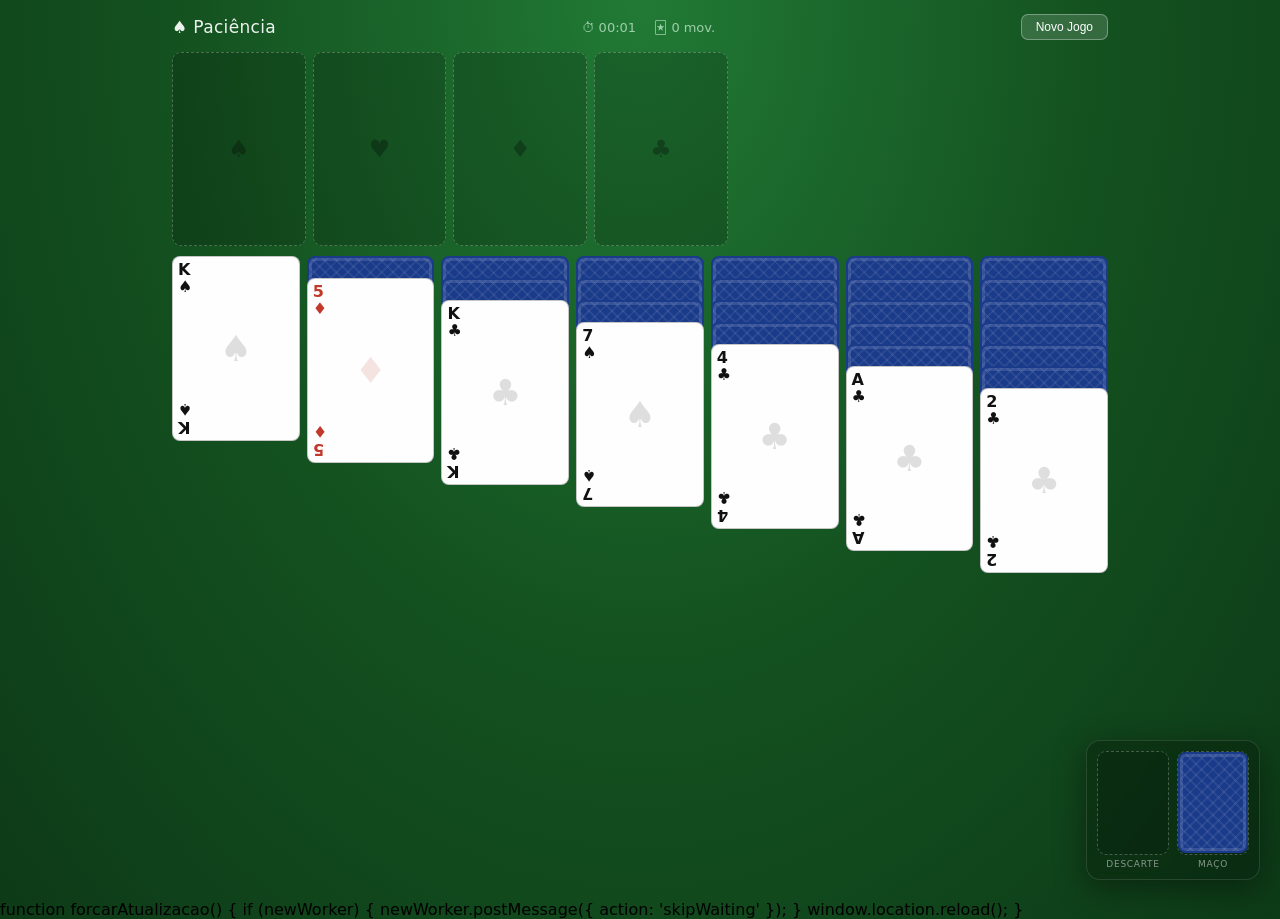
==== commit 745a9578: "Ajuste de rotas para o GitHub Pages" ====
--- a/index.html
+++ b/index.html
@@ -1,103 +1,112 @@
 <!DOCTYPE html>
 <html lang="pt-BR">
+
 <head>
-  <meta charset="UTF-8" />
-  <meta name="viewport" content="width=device-width, initial-scale=1.0" />
-  <title>Paciência – Klondike Solitaire</title>
-  <link rel="manifest" href="manifest.json">
-  <link rel="shortcut icon" href="apple-touch-icon.png" type="image/png">
-  <link rel="apple-touch-icon" href="apple-touch-icon.png">
-  <link rel="stylesheet" href="style.css">
+    <meta charset="UTF-8" />
+    <meta name="viewport" content="width=device-width, initial-scale=1.0" />
+    <title>Paciência – Klondike Solitaire</title>
+    <link rel="manifest" href="manifest.json">
+    <link rel="shortcut icon" href="apple-touch-icon.png" type="image/png">
+    <link rel="apple-touch-icon" href="apple-touch-icon.png">
+    <link rel="stylesheet" href="style.css">
 </head>
+
 <body>
 
-<div id="game-container">
+    <div id="game-container">
 
-  <div id="top-bar">
-    <div class="brand-section">
-      <h1>♠ Paciência</h1>
-      <div id="item-atualizar-app" style="display:none; background:#ef4444; color:white; padding:3px 8px; border-radius:6px; font-size:11px; font-weight:bold; cursor:pointer; align-items:center; margin-top:4px;" onclick="forcarAtualizacao()">
-        🔄 Nova versão disponível! Clique para atualizar
-      </div>
+        <div id="top-bar">
+            <div class="brand-section">
+                <h1>♠ Paciência</h1>
+                <div id="item-atualizar-app" style="display:none; background:#ef4444; color:white; padding:3px 8px; border-radius:6px; font-size:11px; font-weight:bold; cursor:pointer; align-items:center; margin-top:4px;" onclick="forcarAtualizacao()">
+                    🔄 Nova versão disponível! Clique para atualizar
+                </div>
+            </div>
+            <div id="stats">
+                <span>⏱ <span id="timer">00:00</span></span>
+                <span>🃏 <span id="move-count">0</span> mov.</span>
+            </div>
+            <div id="controls">
+                <button id="auto-btn" onclick="autoComplete()" style="display:none">Auto-completar ✓</button>
+                <button onclick="newGame()">Novo Jogo</button>
+            </div>
+        </div>
+
+        <div id="top-area">
+            <div class="pile-slot foundation" id="f0" onclick="clickFoundation(0)"><span class="foundation-label">♠</span></div>
+            <div class="pile-slot foundation" id="f1" onclick="clickFoundation(1)"><span class="foundation-label">♥</span></div>
+            <div class="pile-slot foundation" id="f2" onclick="clickFoundation(2)"><span class="foundation-label">♦</span></div>
+            <div class="pile-slot foundation" id="f3" onclick="clickFoundation(3)"><span class="foundation-label">♣</span></div>
+        </div>
+
+        <div id="stock-widget">
+            <div id="stock-widget-col">
+                <div class="pile-slot waste-pile" id="waste"></div>
+                <div class="pile-label">Descarte</div>
+            </div>
+            <div id="waste-widget-col">
+                <div class="pile-slot stock-pile" id="stock" onclick="clickStock()"></div>
+                <div class="pile-label">Maço</div>
+            </div>
+        </div>
+
+        <div id="tableau-area">
+            <div class="tableau-col" id="col0"></div>
+            <div class="tableau-col" id="col1"></div>
+            <div class="tableau-col" id="col2"></div>
+            <div class="tableau-col" id="col3"></div>
+            <div class="tableau-col" id="col4"></div>
+            <div class="tableau-col" id="col5"></div>
+            <div class="tableau-col" id="col6"></div>
+        </div>
+
     </div>
-    <div id="stats">
-      <span>⏱ <span id="timer">00:00</span></span>
-      <span>🃏 <span id="move-count">0</span> mov.</span>
+
+    <div id="win-overlay">
+        <div id="win-box">
+            <h2>🎉 Você venceu!</h2>
+            <p id="win-stats"></p>
+            <button onclick="newGame()">Jogar Novamente</button>
+        </div>
     </div>
-    <div id="controls">
-      <button id="auto-btn" onclick="autoComplete()" style="display:none">Auto-completar ✓</button>
-      <button onclick="newGame()">Novo Jogo</button>
-    </div>
-  </div>
 
-  <div id="top-area">
-    <div class="pile-slot foundation" id="f0" onclick="clickFoundation(0)"><span class="foundation-label">♠</span></div>
-    <div class="pile-slot foundation" id="f1" onclick="clickFoundation(1)"><span class="foundation-label">♥</span></div>
-    <div class="pile-slot foundation" id="f2" onclick="clickFoundation(2)"><span class="foundation-label">♦</span></div>
-    <div class="pile-slot foundation" id="f3" onclick="clickFoundation(3)"><span class="foundation-label">♣</span></div>
-  </div>
+    <div id="drag-ghost"></div>
 
-  <div id="stock-widget">
-    <div id="stock-widget-col">
-      <div class="pile-slot waste-pile" id="waste"></div>
-      <div class="pile-label">Descarte</div>
-    </div>
-    <div id="waste-widget-col">
-      <div class="pile-slot stock-pile" id="stock" onclick="clickStock()"></div>
-      <div class="pile-label">Maço</div>
-    </div>
-  </div>
+    <script src="app.js?v=1.0.0"></script>
+    <script>
+        let newWorker;
+        if ('serviceWorker' in navigator) {
+            window.addEventListener('load', () => {
+                // Ajustado de '/sw.js' para 'sw.js' para funcionar corretamente no GitHub Pages
+                navigator.serviceWorker.register('sw.js')
+                    .then(reg => {
+                        console.log('Service Worker registrado!', reg.scope);
+                        reg.addEventListener('updatefound', () => {
+                            newWorker = reg.installing;
+                            newWorker.addEventListener('statechange', () => {
+                                if (newWorker.state === 'installed' && navigator.serviceWorker.controller) {
+                                    const itemAtualizar = document.getElementById('item-atualizar-app');
+                                    if (itemAtualizar) itemAtualizar.style.display = 'flex';
+                                }
+                            });
+                        });
+                    })
+                    .catch(err => console.log('Erro ao registrar SW:', err));
+            });
+        }
 
-  <div id="tableau-area">
-    <div class="tableau-col" id="col0"></div>
-    <div class="tableau-col" id="col1"></div>
-    <div class="tableau-col" id="col2"></div>
-    <div class="tableau-col" id="col3"></div>
-    <div class="tableau-col" id="col4"></div>
-    <div class="tableau-col" id="col5"></div>
-    <div class="tableau-col" id="col6"></div>
-  </div>
+        function forcarAtualizacao() {
+            if (newWorker) {
+                newWorker.postMessage({
+                    action: 'skipWaiting'
+                });
+            }
+            window.location.reload();
+        }
+    </script>
 
-</div>
+    function forcarAtualizacao() { if (newWorker) { newWorker.postMessage({ action: 'skipWaiting' }); } window.location.reload(); }
+    </script>
+</body>
 
-<div id="win-overlay">
-  <div id="win-box">
-    <h2>🎉 Você venceu!</h2>
-    <p id="win-stats"></p>
-    <button onclick="newGame()">Jogar Novamente</button>
-  </div>
-</div>
-
-<div id="drag-ghost"></div>
-
-<script src="app.js?v=1.0.0"></script>
-<script>
-  let newWorker;
-  if ('serviceWorker' in navigator) {
-      window.addEventListener('load', () => {
-          navigator.serviceWorker.register('/sw.js')
-              .then(reg => {
-                  console.log('Service Worker registrado!', reg.scope);
-                  reg.addEventListener('updatefound', () => {
-                      newWorker = reg.installing;
-                      newWorker.addEventListener('statechange', () => {
-                          if (newWorker.state === 'installed' && navigator.serviceWorker.controller) {
-                              const itemAtualizar = document.getElementById('item-atualizar-app');
-                              if (itemAtualizar) itemAtualizar.style.display = 'flex';
-                          }
-                      });
-                  });
-              })
-              .catch(err => console.log('Erro ao registrar SW:', err));
-      });
-  }
-
-  function forcarAtualizacao() {
-      if (newWorker) {
-          newWorker.postMessage({ action: 'skipWaiting' });
-      }
-      window.location.reload();
-  }
-</script>
-</body>
 </html>
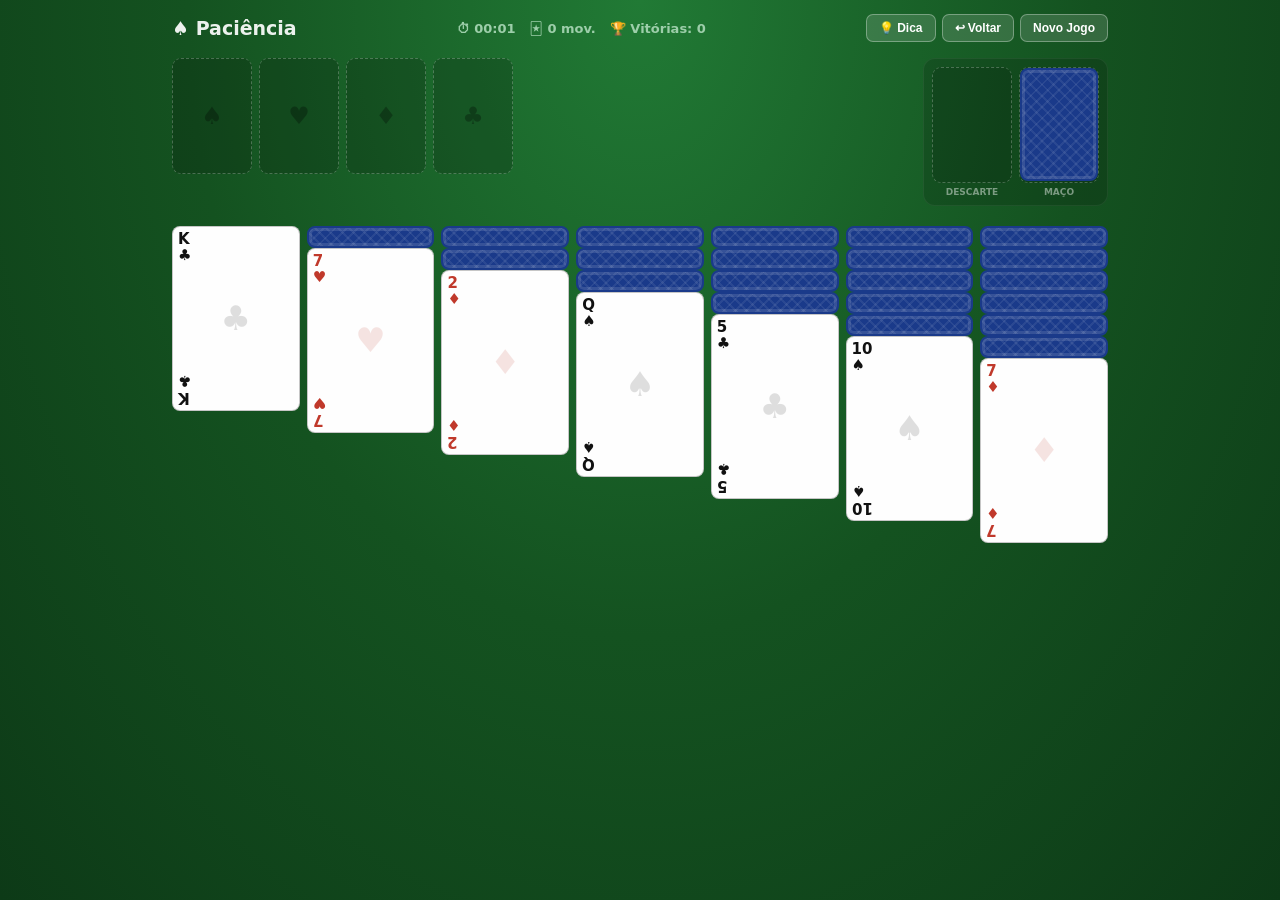
==== commit 176d8fda: "Implementado clique rápido, dicas, desfazer e placar de vitórias" ====
--- a/index.html
+++ b/index.html
@@ -15,6 +15,7 @@
 
     <div id="game-container">
 
+        <!-- Barra superior -->
         <div id="top-bar">
             <div class="brand-section">
                 <h1>♠ Paciência</h1>
@@ -25,31 +26,40 @@
             <div id="stats">
                 <span>⏱ <span id="timer">00:00</span></span>
                 <span>🃏 <span id="move-count">0</span> mov.</span>
+                <span>🏆 Vitórias: <span id="win-count">0</span></span>
             </div>
             <div id="controls">
+                <button onclick="obterDica()">💡 Dica</button>
+                <button onclick="desfazerJogada()">↩ Voltar</button>
                 <button id="auto-btn" onclick="autoComplete()" style="display:none">Auto-completar ✓</button>
                 <button onclick="newGame()">Novo Jogo</button>
             </div>
         </div>
 
-        <div id="top-area">
-            <div class="pile-slot foundation" id="f0" onclick="clickFoundation(0)"><span class="foundation-label">♠</span></div>
-            <div class="pile-slot foundation" id="f1" onclick="clickFoundation(1)"><span class="foundation-label">♥</span></div>
-            <div class="pile-slot foundation" id="f2" onclick="clickFoundation(2)"><span class="foundation-label">♦</span></div>
-            <div class="pile-slot foundation" id="f3" onclick="clickFoundation(3)"><span class="foundation-label">♣</span></div>
-        </div>
+        <!-- Área do Topo Reorganizada -->
+        <div id="board-top-wrapper">
+            <!-- 4 Fundações (Lado Esquerdo) -->
+            <div id="foundations-area">
+                <div class="pile-slot foundation" id="f0" onclick="clickFoundation(0)"><span class="foundation-label">♠</span></div>
+                <div class="pile-slot foundation" id="f1" onclick="clickFoundation(1)"><span class="foundation-label">♥</span></div>
+                <div class="pile-slot foundation" id="f2" onclick="clickFoundation(2)"><span class="foundation-label">♦</span></div>
+                <div class="pile-slot foundation" id="f3" onclick="clickFoundation(3)"><span class="foundation-label">♣</span></div>
+            </div>
 
-        <div id="stock-widget">
-            <div id="stock-widget-col">
-                <div class="pile-slot waste-pile" id="waste"></div>
-                <div class="pile-label">Descarte</div>
-            </div>
-            <div id="waste-widget-col">
-                <div class="pile-slot stock-pile" id="stock" onclick="clickStock()"></div>
-                <div class="pile-label">Maço</div>
+            <!-- Maço + Descarte (Agora no Lado Superior Direito) -->
+            <div id="stock-area-top">
+                <div class="widget-col">
+                    <div class="pile-slot waste-pile" id="waste"></div>
+                    <div class="pile-label">Descarte</div>
+                </div>
+                <div class="widget-col">
+                    <div class="pile-slot stock-pile" id="stock" onclick="clickStock()"></div>
+                    <div class="pile-label">Maço</div>
+                </div>
             </div>
         </div>
 
+        <!-- Tableau: 7 colunas -->
         <div id="tableau-area">
             <div class="tableau-col" id="col0"></div>
             <div class="tableau-col" id="col1"></div>
@@ -62,6 +72,7 @@
 
     </div>
 
+    <!-- Overlay de vitória -->
     <div id="win-overlay">
         <div id="win-box">
             <h2>🎉 Você venceu!</h2>
@@ -72,12 +83,11 @@
 
     <div id="drag-ghost"></div>
 
-    <script src="app.js?v=1.0.0"></script>
+    <script src="app.js?v=1.1.0"></script>
     <script>
         let newWorker;
         if ('serviceWorker' in navigator) {
             window.addEventListener('load', () => {
-                // Ajustado de '/sw.js' para 'sw.js' para funcionar corretamente no GitHub Pages
                 navigator.serviceWorker.register('sw.js')
                     .then(reg => {
                         console.log('Service Worker registrado!', reg.scope);
@@ -104,9 +114,6 @@
             window.location.reload();
         }
     </script>
-
-    function forcarAtualizacao() { if (newWorker) { newWorker.postMessage({ action: 'skipWaiting' }); } window.location.reload(); }
-    </script>
 </body>
 
 </html>
--- a/style.css
+++ b/style.css
@@ -1,339 +1,366 @@
 /* =========================================================
    RESET & BASE
 ========================================================= */
-*, *::before, *::after {
-  box-sizing: border-box;
-  margin: 0;
-  padding: 0;
-  user-select: none;
+
+*,
+*::before,
+*::after {
+    box-sizing: border-box;
+    margin: 0;
+    padding: 0;
+    user-select: none;
 }
 
 body {
-  font-family: 'Segoe UI', system-ui, sans-serif;
-  background: radial-gradient(ellipse at top, #217a35 0%, #145220 50%, #0d3a17 100%);
-  min-height: 100vh;
-  overflow-x: hidden;
-}
-
-/* =========================================================
-   LAYOUT GERAL
-========================================================= */
+    font-family: 'Segoe UI', system-ui, sans-serif;
+    background: radial-gradient(ellipse at top, #217a35 0%, #145220 50%, #0d3a17 100%);
+    min-height: 100vh;
+    overflow-x: hidden;
+}
+
 #game-container {
-  max-width: 960px;
-  margin: 0 auto;
-  padding: 14px 12px;
-  min-height: 100vh;
+    max-width: 960px;
+    margin: 0 auto;
+    padding: 14px 12px;
+    min-height: 100vh;
 }
 
 #top-bar {
-  display: flex;
-  align-items: center;
-  justify-content: space-between;
-  margin-bottom: 12px;
-  flex-wrap: wrap;
-  gap: 8px;
+    display: flex;
+    align-items: center;
+    justify-content: space-between;
+    margin-bottom: 16px;
+    flex-wrap: wrap;
+    gap: 8px;
 }
 
 #top-bar h1 {
-  color: rgba(255,255,255,0.92);
-  font-size: 17px;
-  font-weight: 500;
-  letter-spacing: 0.02em;
+    color: rgba(255, 255, 255, 0.92);
+    font-size: 19px;
+    font-weight: 600;
 }
 
 .brand-section {
-  display: flex;
-  flex-direction: column;
+    display: flex;
+    flex-direction: column;
 }
 
 #stats {
-  display: flex;
-  gap: 18px;
-  color: #9dceaa;
-  font-size: 13px;
-}
-
-#stats span { display: flex; align-items: center; gap: 4px; }
-
-#controls { display: flex; gap: 8px; }
+    display: flex;
+    gap: 14px;
+    color: #9dceaa;
+    font-size: 13px;
+    font-weight: bold;
+}
+
+#controls {
+    display: flex;
+    gap: 6px;
+}
 
 #controls button {
-  background: rgba(255,255,255,0.14);
-  border: 0.5px solid rgba(255,255,255,0.32);
-  color: #fff;
-  padding: 5px 14px;
-  border-radius: 7px;
-  font-size: 12px;
-  cursor: pointer;
-  transition: background 0.15s;
-}
-
-#controls button:hover { background: rgba(255,255,255,0.26); }
-
-#top-area {
-  display: grid;
-  grid-template-columns: repeat(4, 1fr);
-  gap: 7px;
-  margin-bottom: 10px;
-  max-width: calc(4 * (100% / 7) + 3 * 7px);
+    background: rgba(255, 255, 255, 0.14);
+    border: 0.5px solid rgba(255, 255, 255, 0.32);
+    color: #fff;
+    padding: 6px 12px;
+    border-radius: 7px;
+    font-size: 12px;
+    font-weight: bold;
+    cursor: pointer;
+    transition: background 0.15s;
+}
+
+#controls button:hover {
+    background: rgba(255, 255, 255, 0.26);
+}
+
+
+/* =========================================================
+   ÁREA DO TOPO ATUALIZADA (MODIFICAÇÃO 1)
+========================================================= */
+
+#board-top-wrapper {
+    display: flex;
+    justify-content: space-between;
+    align-items: flex-start;
+    margin-bottom: 20px;
+    gap: 20px;
+}
+
+#foundations-area {
+    display: grid;
+    grid-template-columns: repeat(4, 80px);
+    gap: 7px;
+}
+
+#stock-area-top {
+    display: grid;
+    grid-template-columns: repeat(2, 80px);
+    gap: 7px;
+    background: rgba(0, 0, 0, 0.15);
+    padding: 8px;
+    border-radius: 12px;
+    border: 1px solid rgba(255, 255, 255, 0.06);
+}
+
+.widget-col {
+    display: flex;
+    flex-direction: column;
+    align-items: center;
+}
+
+.pile-label {
+    text-align: center;
+    color: rgba(255, 255, 255, 0.45);
+    font-size: 9px;
+    text-transform: uppercase;
+    margin-top: 4px;
+    font-weight: bold;
 }
 
 #tableau-area {
-  display: grid;
-  grid-template-columns: repeat(7, 1fr);
-  gap: 7px;
-}
-
-/* =========================================================
-   PILHAS / SLOTS
-========================================================= */
+    display: grid;
+    grid-template-columns: repeat(7, 1fr);
+    gap: 7px;
+}
+
+
+/* =========================================================
+   PILHAS E CARTAS
+========================================================= */
+
 .pile-slot {
-  width: 100%;
-  aspect-ratio: 0.69;
-  border: 1.5px dashed rgba(255,255,255,0.24);
-  border-radius: 9px;
-  position: relative;
-  background: rgba(0,0,0,0.12);
-  cursor: pointer;
-  transition: border-color 0.15s;
-}
-
-.pile-slot.foundation { background: rgba(0,0,0,0.18); }
+    width: 100%;
+    aspect-ratio: 0.69;
+    border: 1.5px dashed rgba(255, 255, 255, 0.24);
+    border-radius: 9px;
+    position: relative;
+    background: rgba(0, 0, 0, 0.12);
+    cursor: pointer;
+}
+
+.pile-slot.foundation {
+    background: rgba(0, 0, 0, 0.18);
+}
 
 .foundation-label {
-  position: absolute;
-  top: 50%;
-  left: 50%;
-  transform: translate(-50%, -50%);
-  font-size: 24px;
-  opacity: 0.28;
-  pointer-events: none;
+    position: absolute;
+    top: 50%;
+    left: 50%;
+    transform: translate(-50%, -50%);
+    font-size: 24px;
+    opacity: 0.28;
 }
 
 .stock-pile:empty::after {
-  content: "↺";
-  color: rgba(255,255,255,0.38);
-  font-size: 32px;
-  display: flex;
-  align-items: center;
-  justify-content: center;
-  height: 100%;
+    content: "↺";
+    color: rgba(255, 255, 255, 0.38);
+    font-size: 32px;
+    display: flex;
+    align-items: center;
+    justify-content: center;
+    height: 100%;
 }
 
 .tableau-col {
-  position: relative;
-  min-height: 130px;
-}
-
-/* =========================================================
-   CARTAS
-========================================================= */
+    position: relative;
+    min-height: 130px;
+}
+
 .card {
-  width: 100%;
-  aspect-ratio: 0.69;
-  border-radius: 8px;
-  position: relative;
-  cursor: pointer;
-  border: 0.5px solid rgba(0,0,0,0.22);
-  transition: transform 0.1s, box-shadow 0.1s;
+    width: 100%;
+    aspect-ratio: 0.69;
+    border-radius: 8px;
+    position: relative;
+    cursor: pointer;
+    border: 0.5px solid rgba(0, 0, 0, 0.22);
 }
 
 .card.face-down {
-  background-color: #1a3a8a;
-  background-image:
-    repeating-linear-gradient(
-      45deg,
-      rgba(255,255,255,0.07) 0px, rgba(255,255,255,0.07) 2px,
-      transparent 2px, transparent 8px
-    ),
-    repeating-linear-gradient(
-      -45deg,
-      rgba(255,255,255,0.07) 0px, rgba(255,255,255,0.07) 2px,
-      transparent 2px, transparent 8px
-    );
-  border: 2px solid #1a3a8a;
-  box-shadow: inset 0 0 0 3px rgba(255,255,255,0.12);
+    background-color: #1a3a8a;
+    background-image: repeating-linear-gradient(45deg, rgba(255, 255, 255, 0.07) 0px, rgba(255, 255, 255, 0.07) 2px, transparent 2px, transparent 8px), repeating-linear-gradient(-45deg, rgba(255, 255, 255, 0.07) 0px, rgba(255, 255, 255, 0.07) 2px, transparent 2px, transparent 8px);
+    border: 2px solid #1a3a8a;
+    box-shadow: inset 0 0 0 3px rgba(255, 255, 255, 0.12);
 }
 
 .card.face-up {
-  background: #fefefe;
-  display: flex;
-  flex-direction: column;
-  justify-content: space-between;
-  padding: 4px 5px;
-}
-
-.card.face-up.red  { color: #c0392b; }
-.card.face-up.black { color: #111; }
+    background: #fefefe;
+    display: flex;
+    flex-direction: column;
+    justify-content: space-between;
+    padding: 4px 5px;
+}
+
+.card.face-up.red {
+    color: #c0392b;
+}
+
+.card.face-up.black {
+    color: #111;
+}
 
 .card-corner-top {
-  display: flex;
-  flex-direction: column;
-  line-height: 1.1;
-  font-size: 16px;
-  font-weight: 800;
+    display: flex;
+    flex-direction: column;
+    line-height: 1.1;
+    font-size: 15px;
+    font-weight: 800;
 }
 
 .card-suit-center {
-  position: absolute;
-  top: 50%;
-  left: 50%;
-  transform: translate(-50%, -50%);
-  font-size: 36px;
-  opacity: 0.13;
-  pointer-events: none;
+    position: absolute;
+    top: 50%;
+    left: 50%;
+    transform: translate(-50%, -50%);
+    font-size: 34px;
+    opacity: 0.13;
 }
 
 .card-corner-bottom {
-  display: flex;
-  flex-direction: column;
-  align-items: flex-end;
-  line-height: 1.1;
-  font-size: 16px;
-  font-weight: 800;
-  transform: rotate(180deg);
+    display: flex;
+    flex-direction: column;
+    align-items: flex-end;
+    line-height: 1.1;
+    font-size: 15px;
+    font-weight: 800;
+    transform: rotate(180deg);
 }
 
 .card.selected {
-  box-shadow: 0 0 0 2.5px #FFD700, 0 4px 14px rgba(255,215,0,0.55);
-  transform: translateY(-4px);
-  z-index: 200 !important;
+    box-shadow: 0 0 0 2.5px #FFD700, 0 4px 14px rgba(255, 215, 0, 0.55);
+    transform: translateY(-4px);
+    z-index: 200 !important;
 }
 
 .tableau-card {
-  position: absolute;
-  left: 0;
-  right: 0;
-}
-
-.tableau-card.face-down { cursor: default; }
-
-/* =========================================================
-   MAÇO + DESCARTE FLUTUANTE
-========================================================= */
-#stock-widget {
-  position: fixed;
-  bottom: 20px;
-  right: 20px;
-  display: flex;
-  flex-direction: row;
-  gap: 8px;
-  z-index: 500;
-  background: rgba(0,0,0,0.25);
-  padding: 10px;
-  border-radius: 14px;
-  backdrop-filter: blur(4px);
-  border: 1px solid rgba(255,255,255,0.12);
-  box-shadow: 0 8px 32px rgba(0,0,0,0.4);
-}
-
-#stock-widget .pile-slot {
-  width: 72px;
-  flex-shrink: 0;
-}
-
-#stock-widget .pile-label {
-  text-align: center;
-  color: rgba(255,255,255,0.5);
-  font-size: 9px;
-  letter-spacing: 0.08em;
-  text-transform: uppercase;
-  margin-top: 4px;
-}
-
-#stock-widget-col, #waste-widget-col {
-  display: flex;
-  flex-direction: column;
-  align-items: center;
-}
-
-/* =========================================================
-   OVERLAY DE VITÓRIA
-========================================================= */
+    position: absolute;
+    left: 0;
+    right: 0;
+}
+
+.tableau-card.face-down {
+    cursor: default;
+}
+
+
+/* =========================================================
+   DICAS VISUAIS (MODIFICAÇÃO 4)
+========================================================= */
+
+.hint-highlight {
+    animation: hint-pulse 0.4s ease alternate 4;
+}
+
+@keyframes hint-pulse {
+    from {
+        outline: 3px solid transparent;
+        box-shadow: 0 0 0 transparent;
+    }
+    to {
+        outline: 3.5px solid #ffeb3b;
+        box-shadow: 0 0 15px #ffeb3b;
+    }
+}
+
+
+/* =========================================================
+   OVERLAY DE VITÓRIA / GHOST / DRAG
+========================================================= */
+
 #win-overlay {
-  display: none;
-  position: fixed;
-  inset: 0;
-  background: rgba(0,0,0,0.72);
-  z-index: 1000;
-  align-items: center;
-  justify-content: center;
-}
-
-#win-overlay.show { display: flex; }
+    display: none;
+    position: fixed;
+    inset: 0;
+    background: rgba(0, 0, 0, 0.72);
+    z-index: 1000;
+    align-items: center;
+    justify-content: center;
+}
+
+#win-overlay.show {
+    display: flex;
+}
 
 #win-box {
-  background: #fff;
-  border-radius: 18px;
-  padding: 36px 44px;
-  text-align: center;
-  max-width: 340px;
-  animation: pop-in 0.3s ease;
-}
-
-@keyframes pop-in {
-  from { transform: scale(0.8); opacity: 0; }
-  to   { transform: scale(1);   opacity: 1; }
-}
-
-#win-box h2 { font-size: 26px; font-weight: 600; color: #145220; margin-bottom: 8px; }
-#win-box p  { color: #555; font-size: 14px; margin-bottom: 22px; }
+    background: #fff;
+    border-radius: 18px;
+    padding: 36px 44px;
+    text-align: center;
+    max-width: 340px;
+}
+
+#win-box h2 {
+    font-size: 26px;
+    font-weight: 600;
+    color: #145220;
+    margin-bottom: 8px;
+}
+
+#win-box p {
+    color: #555;
+    font-size: 14px;
+    margin-bottom: 22px;
+}
 
 #win-box button {
-  background: #145220;
-  color: #fff;
-  border: none;
-  padding: 11px 30px;
-  border-radius: 9px;
-  font-size: 15px;
-  cursor: pointer;
-  transition: background 0.15s;
-}
-
-#win-box button:hover { background: #0e3a17; }
-
-/* =========================================================
-   DRAG & DROP VISUALS
-========================================================= */
+    background: #145220;
+    color: #fff;
+    border: none;
+    padding: 11px 30px;
+    border-radius: 9px;
+    font-size: 15px;
+    cursor: pointer;
+}
+
 #drag-ghost {
-  position: fixed;
-  pointer-events: none;
-  z-index: 9999;
-  display: none;
-  flex-direction: column;
-  width: 80px;
-  filter: drop-shadow(0 8px 24px rgba(0,0,0,0.55));
-  transform-origin: top left;
+    position: fixed;
+    pointer-events: none;
+    z-index: 9999;
+    display: none;
+    flex-direction: column;
+    width: 80px;
+    filter: drop-shadow(0 8px 24px rgba(0, 0, 0, 0.55));
 }
 
 #drag-ghost .card {
-  width: 80px;
-  height: auto;
-  min-height: 110px;
-  position: relative;
-  margin-top: -70px;
-  border-radius: 8px;
-}
-
-#drag-ghost .card:first-child { margin-top: 0; }
+    width: 80px;
+    height: auto;
+    min-height: 110px;
+    position: relative;
+    margin-top: -70px;
+    border-radius: 8px;
+}
+
+#drag-ghost .card:first-child {
+    margin-top: 0;
+}
 
 .drop-target-valid {
-  outline: 2.5px solid #FFD700 !important;
-  outline-offset: 2px;
-  background: rgba(255, 215, 0, 0.12) !important;
+    outline: 2.5px solid #FFD700 !important;
+    background: rgba(255, 215, 0, 0.12) !important;
 }
 
 .dragging-source {
-  opacity: 0.35 !important;
-}
-
-/* =========================================================
-   RESPONSIVIDADE
-========================================================= */
-@media (max-width: 560px) {
-  .card-corner-top, .card-corner-bottom { font-size: 12px; }
-  .card-suit-center { font-size: 24px; }
-  #top-bar h1 { font-size: 14px; }
-  #stock-widget { bottom: 10px; right: 10px; padding: 7px; gap: 6px; }
-  #stock-widget .pile-slot { width: 52px; }
+    opacity: 0.35 !important;
+}
+
+@media (max-width: 640px) {
+    #board-top-wrapper {
+        gap: 10px;
+    }
+    #foundations-area {
+        grid-template-columns: repeat(4, 1fr);
+        width: 60%;
+    }
+    #stock-area-top {
+        grid-template-columns: repeat(2, 1fr);
+        width: 38%;
+    }
+    .card-corner-top,
+    .card-corner-bottom {
+        font-size: 11px;
+    }
+    .card-suit-center {
+        font-size: 22px;
+    }
 }
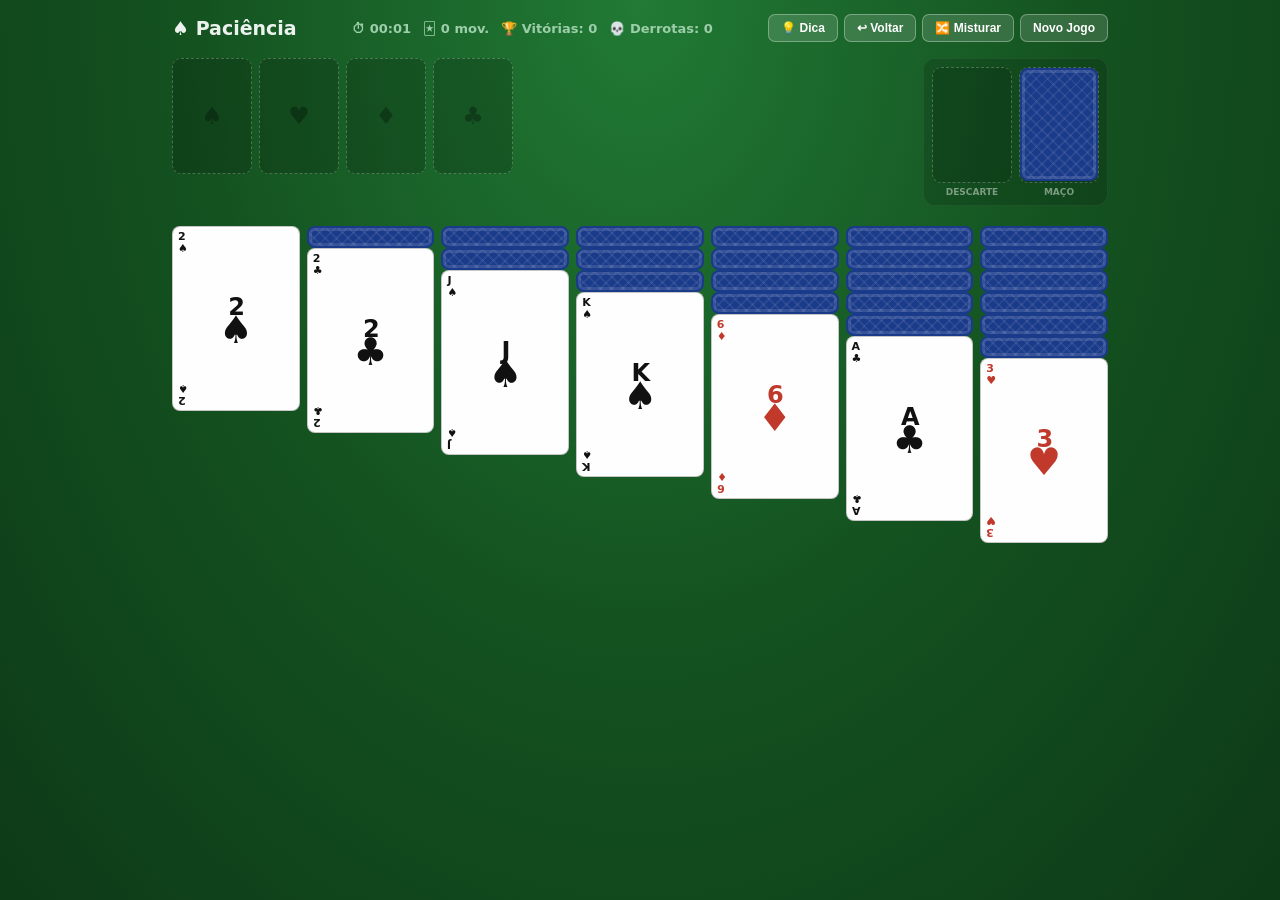
==== commit 68160a00: "Feat: Auto-save, contador de derrotas, autocompletar e animação de redemoinho ao misturar" ====
--- a/index.html
+++ b/index.html
@@ -14,8 +14,6 @@
 <body>
 
     <div id="game-container">
-
-        <!-- Barra superior -->
         <div id="top-bar">
             <div class="brand-section">
                 <h1>♠ Paciência</h1>
@@ -27,18 +25,18 @@
                 <span>⏱ <span id="timer">00:00</span></span>
                 <span>🃏 <span id="move-count">0</span> mov.</span>
                 <span>🏆 Vitórias: <span id="win-count">0</span></span>
+                <span>💀 Derrotas: <span id="loss-count">0</span></span>
             </div>
             <div id="controls">
                 <button onclick="obterDica()">💡 Dica</button>
                 <button onclick="desfazerJogada()">↩ Voltar</button>
+                <button onclick="pedirRedistribuicao()">🔀 Misturar</button>
                 <button id="auto-btn" onclick="autoComplete()" style="display:none">Auto-completar ✓</button>
-                <button onclick="newGame()">Novo Jogo</button>
+                <button onclick="pedirNovoJogo()">Novo Jogo</button>
             </div>
         </div>
 
-        <!-- Área do Topo Reorganizada -->
         <div id="board-top-wrapper">
-            <!-- 4 Fundações (Lado Esquerdo) -->
             <div id="foundations-area">
                 <div class="pile-slot foundation" id="f0" onclick="clickFoundation(0)"><span class="foundation-label">♠</span></div>
                 <div class="pile-slot foundation" id="f1" onclick="clickFoundation(1)"><span class="foundation-label">♥</span></div>
@@ -46,7 +44,6 @@
                 <div class="pile-slot foundation" id="f3" onclick="clickFoundation(3)"><span class="foundation-label">♣</span></div>
             </div>
 
-            <!-- Maço + Descarte (Agora no Lado Superior Direito) -->
             <div id="stock-area-top">
                 <div class="widget-col">
                     <div class="pile-slot waste-pile" id="waste"></div>
@@ -59,7 +56,6 @@
             </div>
         </div>
 
-        <!-- Tableau: 7 colunas -->
         <div id="tableau-area">
             <div class="tableau-col" id="col0"></div>
             <div class="tableau-col" id="col1"></div>
@@ -69,28 +65,38 @@
             <div class="tableau-col" id="col5"></div>
             <div class="tableau-col" id="col6"></div>
         </div>
-
     </div>
 
-    <!-- Overlay de vitória -->
-    <div id="win-overlay">
-        <div id="win-box">
+    <div id="toast-msg"></div>
+
+    <div id="confirm-overlay" class="modal-overlay">
+        <div class="modal-box">
+            <h2 id="confirm-title">Atenção</h2>
+            <p id="confirm-msg"></p>
+            <div class="btn-group">
+                <button class="btn-modal btn-yes" onclick="executarConfirmacao()">Sim, tenho certeza</button>
+                <button class="btn-modal btn-no" onclick="fecharConfirmacao()">Cancelar</button>
+            </div>
+        </div>
+    </div>
+
+    <div id="win-overlay" class="modal-overlay">
+        <div class="modal-box">
             <h2>🎉 Você venceu!</h2>
             <p id="win-stats"></p>
-            <button onclick="newGame()">Jogar Novamente</button>
+            <button class="btn-modal btn-yes" style="width:100%; background:#145220" onclick="newGame()">Jogar Novamente</button>
         </div>
     </div>
 
     <div id="drag-ghost"></div>
 
-    <script src="app.js?v=1.1.0"></script>
+    <script src="app.js?v=1.2.0"></script>
     <script>
         let newWorker;
         if ('serviceWorker' in navigator) {
             window.addEventListener('load', () => {
                 navigator.serviceWorker.register('sw.js')
                     .then(reg => {
-                        console.log('Service Worker registrado!', reg.scope);
                         reg.addEventListener('updatefound', () => {
                             newWorker = reg.installing;
                             newWorker.addEventListener('statechange', () => {
@@ -100,17 +106,14 @@
                                 }
                             });
                         });
-                    })
-                    .catch(err => console.log('Erro ao registrar SW:', err));
+                    });
             });
         }
 
         function forcarAtualizacao() {
-            if (newWorker) {
-                newWorker.postMessage({
-                    action: 'skipWaiting'
-                });
-            }
+            if (newWorker) newWorker.postMessage({
+                action: 'skipWaiting'
+            });
             window.location.reload();
         }
     </script>
--- a/style.css
+++ b/style.css
@@ -31,7 +31,7 @@
     justify-content: space-between;
     margin-bottom: 16px;
     flex-wrap: wrap;
-    gap: 8px;
+    gap: 12px;
 }
 
 #top-bar h1 {
@@ -47,7 +47,8 @@
 
 #stats {
     display: flex;
-    gap: 14px;
+    flex-wrap: wrap;
+    gap: 12px;
     color: #9dceaa;
     font-size: 13px;
     font-weight: bold;
@@ -55,7 +56,9 @@
 
 #controls {
     display: flex;
+    flex-wrap: wrap;
     gap: 6px;
+    justify-content: flex-end;
 }
 
 #controls button {
@@ -76,7 +79,7 @@
 
 
 /* =========================================================
-   ÁREA DO TOPO ATUALIZADA (MODIFICAÇÃO 1)
+   ÁREA DO TOPO
 ========================================================= */
 
 #board-top-wrapper {
@@ -167,6 +170,11 @@
     min-height: 130px;
 }
 
+
+/* =========================================================
+   CARTAS 
+========================================================= */
+
 .card {
     width: 100%;
     aspect-ratio: 0.69;
@@ -203,27 +211,54 @@
     display: flex;
     flex-direction: column;
     line-height: 1.1;
-    font-size: 15px;
+    font-size: 11px;
     font-weight: 800;
 }
 
-.card-suit-center {
+.card-corner-bottom {
+    display: flex;
+    flex-direction: column;
+    align-items: flex-end;
+    line-height: 1.1;
+    font-size: 11px;
+    font-weight: 800;
+    transform: rotate(180deg);
+}
+
+.card-center-large {
     position: absolute;
-    top: 50%;
+    top: 52%;
     left: 50%;
     transform: translate(-50%, -50%);
-    font-size: 34px;
-    opacity: 0.13;
-}
-
-.card-corner-bottom {
-    display: flex;
-    flex-direction: column;
-    align-items: flex-end;
-    line-height: 1.1;
-    font-size: 15px;
-    font-weight: 800;
-    transform: rotate(180deg);
+    display: flex;
+    flex-direction: column;
+    align-items: center;
+    justify-content: center;
+    line-height: 0.8;
+    pointer-events: none;
+    text-align: center;
+    width: 100%;
+    height: 50%;
+}
+
+.card-center-value {
+    font-size: 24px;
+    font-weight: 900;
+    letter-spacing: -1.5px;
+}
+
+.card-center-suit {
+    font-size: 38px;
+    margin-top: -2px;
+}
+
+.card-stacked-hidden .card-center-large {
+    display: none !important;
+}
+
+.card-stacked-hidden {
+    overflow: hidden !important;
+    height: 30px !important;
 }
 
 .card.selected {
@@ -244,7 +279,7 @@
 
 
 /* =========================================================
-   DICAS VISUAIS (MODIFICAÇÃO 4)
+   DICAS E TOAST NOTIFICATIONS
 ========================================================= */
 
 .hint-highlight {
@@ -262,55 +297,127 @@
     }
 }
 
-
-/* =========================================================
-   OVERLAY DE VITÓRIA / GHOST / DRAG
-========================================================= */
-
-#win-overlay {
+#toast-msg {
+    visibility: hidden;
+    min-width: 250px;
+    background-color: #1e293b;
+    color: #fff;
+    text-align: center;
+    border-radius: 8px;
+    padding: 12px 16px;
+    position: fixed;
+    z-index: 10000;
+    left: 50%;
+    bottom: -50px;
+    transform: translateX(-50%);
+    font-size: 14px;
+    box-shadow: 0 8px 24px rgba(0, 0, 0, 0.4);
+    opacity: 0;
+    transition: opacity 0.3s, bottom 0.3s;
+    font-weight: bold;
+    border: 1px solid #334155;
+}
+
+#toast-msg.show {
+    visibility: visible;
+    opacity: 1;
+    bottom: 30px;
+}
+
+
+/* =========================================================
+   OVERLAYS E MODAIS REUTILIZÁVEIS
+========================================================= */
+
+.modal-overlay {
     display: none;
     position: fixed;
     inset: 0;
-    background: rgba(0, 0, 0, 0.72);
+    background: rgba(0, 0, 0, 0.75);
     z-index: 1000;
     align-items: center;
     justify-content: center;
-}
-
-#win-overlay.show {
-    display: flex;
-}
-
-#win-box {
+    backdrop-filter: blur(2px);
+}
+
+.modal-overlay.show {
+    display: flex;
+}
+
+.modal-box {
     background: #fff;
-    border-radius: 18px;
-    padding: 36px 44px;
+    border-radius: 16px;
+    padding: 28px 32px;
     text-align: center;
-    max-width: 340px;
-}
-
-#win-box h2 {
-    font-size: 26px;
-    font-weight: 600;
-    color: #145220;
-    margin-bottom: 8px;
-}
-
-#win-box p {
-    color: #555;
+    max-width: 360px;
+    width: 90%;
+    animation: pop-in 0.3s ease;
+    box-shadow: 0 20px 40px rgba(0, 0, 0, 0.5);
+}
+
+@keyframes pop-in {
+    from {
+        transform: scale(0.85);
+        opacity: 0;
+    }
+    to {
+        transform: scale(1);
+        opacity: 1;
+    }
+}
+
+.modal-box h2 {
+    font-size: 22px;
+    font-weight: 700;
+    color: #1e293b;
+    margin-bottom: 12px;
+}
+
+.modal-box p {
+    color: #475569;
     font-size: 14px;
-    margin-bottom: 22px;
-}
-
-#win-box button {
-    background: #145220;
-    color: #fff;
+    margin-bottom: 24px;
+    line-height: 1.5;
+    font-weight: 500;
+}
+
+.btn-group {
+    display: flex;
+    gap: 10px;
+    justify-content: center;
+    flex-wrap: wrap;
+}
+
+.btn-modal {
+    padding: 12px 20px;
+    border-radius: 8px;
+    font-size: 14px;
+    cursor: pointer;
     border: none;
-    padding: 11px 30px;
-    border-radius: 9px;
-    font-size: 15px;
-    cursor: pointer;
-}
+    font-weight: 700;
+    flex: 1;
+    min-width: 120px;
+    transition: opacity 0.2s;
+}
+
+.btn-modal:hover {
+    opacity: 0.9;
+}
+
+.btn-yes {
+    background: #e11d48;
+    color: white;
+}
+
+.btn-no {
+    background: #e2e8f0;
+    color: #334155;
+}
+
+
+/* =========================================================
+   DRAG & DROP
+========================================================= */
 
 #drag-ghost {
     position: fixed;
@@ -356,11 +463,53 @@
         grid-template-columns: repeat(2, 1fr);
         width: 38%;
     }
-    .card-corner-top,
-    .card-corner-bottom {
-        font-size: 11px;
-    }
-    .card-suit-center {
-        font-size: 22px;
+}
+
+
+/* =========================================================
+   ANIMAÇÃO DE MISTURAR CARTAS
+========================================================= */
+
+
+/* =========================================================
+   ANIMAÇÕES DE MISTURAR CARTAS
+========================================================= */
+
+
+/* 1. Animação de Recolher (Sugador) */
+
+.anim-recolher {
+    animation: sugador-cartas 0.6s cubic-bezier(0.4, 0, 0.2, 1) forwards;
+    pointer-events: none;
+    z-index: 1000 !important;
+}
+
+@keyframes sugador-cartas {
+    0% {
+        transform: scale(1) rotate(0deg);
+        opacity: 1;
+    }
+    100% {
+        transform: scale(0) rotate(720deg);
+        opacity: 0;
+    }
+}
+
+
+/* 2. Animação de Devolver (Efeito Mola/Distribuição) */
+
+.anim-distribuir {
+    animation: cuspidor-cartas 0.6s cubic-bezier(0.175, 0.885, 0.32, 1.275) forwards;
+    pointer-events: none;
+}
+
+@keyframes cuspidor-cartas {
+    0% {
+        transform: scale(0) rotate(-720deg);
+        opacity: 0;
+    }
+    100% {
+        transform: scale(1) rotate(0deg);
+        opacity: 1;
     }
 }
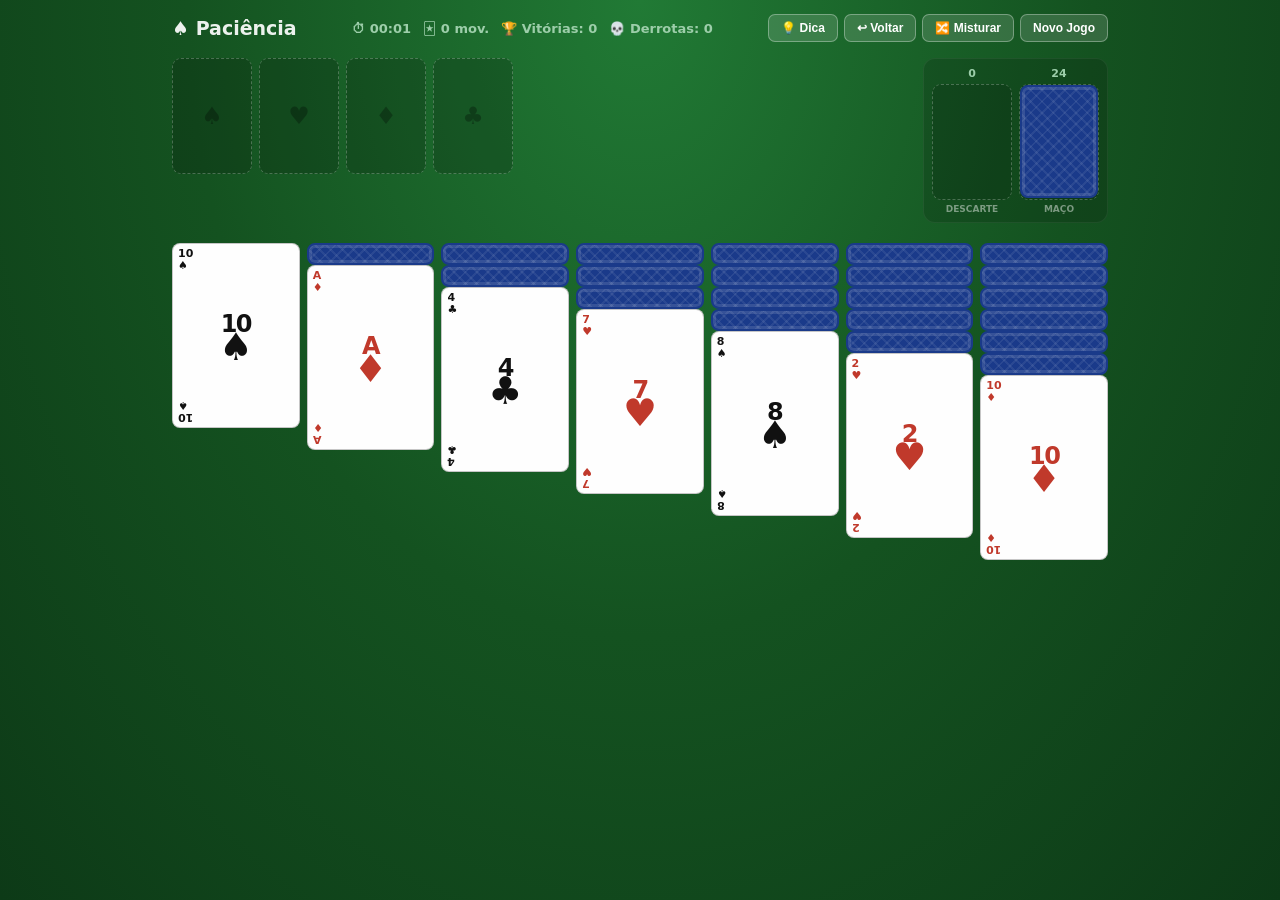
==== commit 8b16829b: "Fix: Previne dupla penalidade no botão de Novo Jogo" ====
--- a/index.html
+++ b/index.html
@@ -30,7 +30,7 @@
             <div id="controls">
                 <button onclick="obterDica()">💡 Dica</button>
                 <button onclick="desfazerJogada()">↩ Voltar</button>
-                <button onclick="pedirRedistribuicao()">🔀 Misturar</button>
+                <button id="mix-btn" onclick="pedirRedistribuicao()">🔀 Misturar</button>
                 <button id="auto-btn" onclick="autoComplete()" style="display:none">Auto-completar ✓</button>
                 <button onclick="pedirNovoJogo()">Novo Jogo</button>
             </div>
@@ -46,10 +46,12 @@
 
             <div id="stock-area-top">
                 <div class="widget-col">
+                    <div class="pile-count" id="waste-count">0</div>
                     <div class="pile-slot waste-pile" id="waste"></div>
                     <div class="pile-label">Descarte</div>
                 </div>
                 <div class="widget-col">
+                    <div class="pile-count" id="stock-count">24</div>
                     <div class="pile-slot stock-pile" id="stock" onclick="clickStock()"></div>
                     <div class="pile-label">Maço</div>
                 </div>
--- a/style.css
+++ b/style.css
@@ -512,4 +512,12 @@
         transform: scale(1) rotate(0deg);
         opacity: 1;
     }
+}
+
+.pile-count {
+    text-align: center;
+    color: #9dceaa;
+    font-size: 11px;
+    font-weight: bold;
+    margin-bottom: 4px;
 }
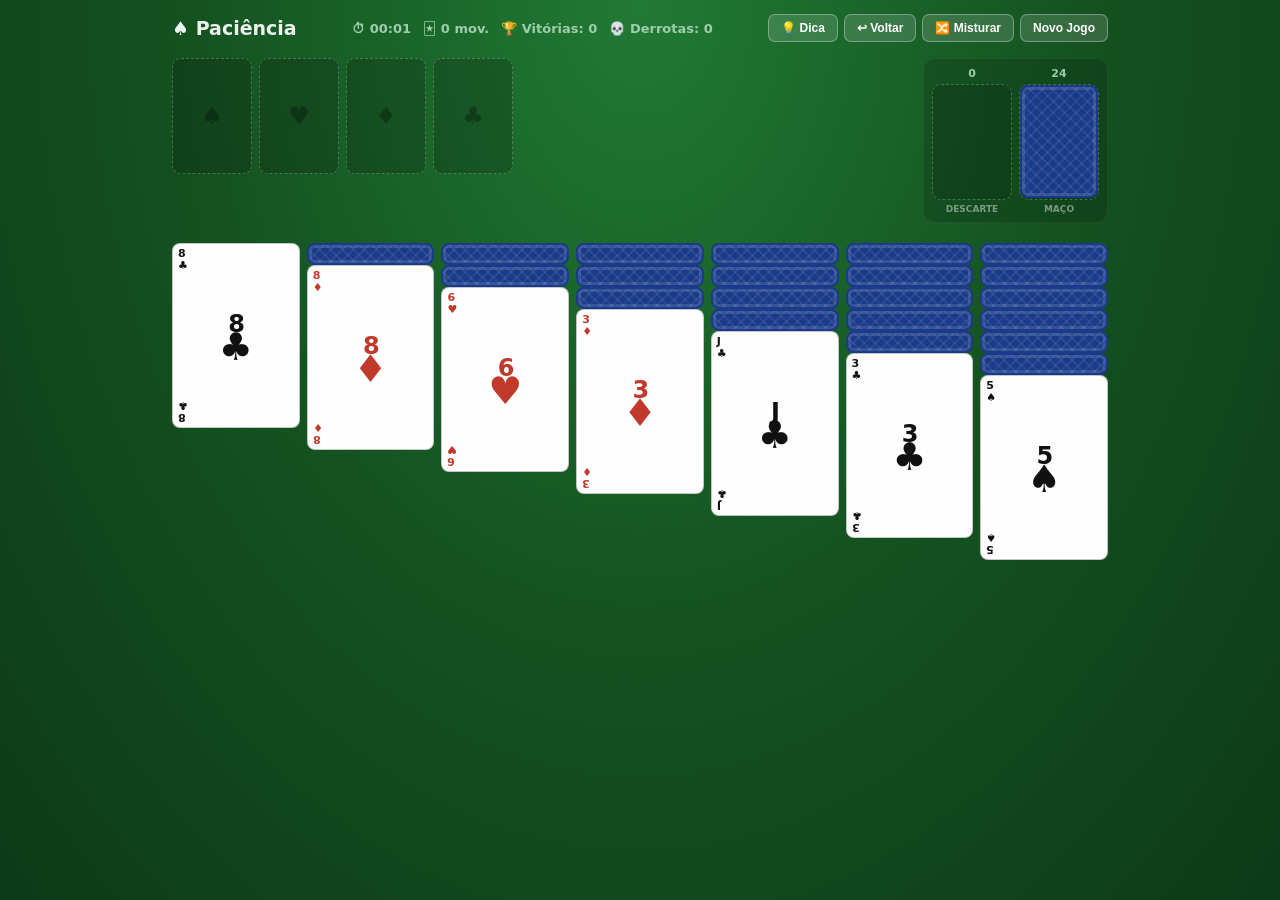
==== commit 2f6386d4: "git add . git commit -m "UI: Move exibição de recordes exclusivamente para o modal de vitória"  git " ====
--- a/index.html
+++ b/index.html
@@ -4,7 +4,7 @@
 <head>
     <meta charset="UTF-8" />
     <meta name="viewport" content="width=device-width, initial-scale=1.0" />
-    <title>Paciência – Klondike Solitaire</title>
+    <title>Paciência – Solitaire</title>
     <link rel="manifest" href="manifest.json">
     <link rel="shortcut icon" href="apple-touch-icon.png" type="image/png">
     <link rel="apple-touch-icon" href="apple-touch-icon.png">
@@ -92,7 +92,7 @@
 
     <div id="drag-ghost"></div>
 
-    <script src="app.js?v=1.2.0"></script>
+    <script src="app.js?v=1.1.5"></script>
     <script>
         let newWorker;
         if ('serviceWorker' in navigator) {
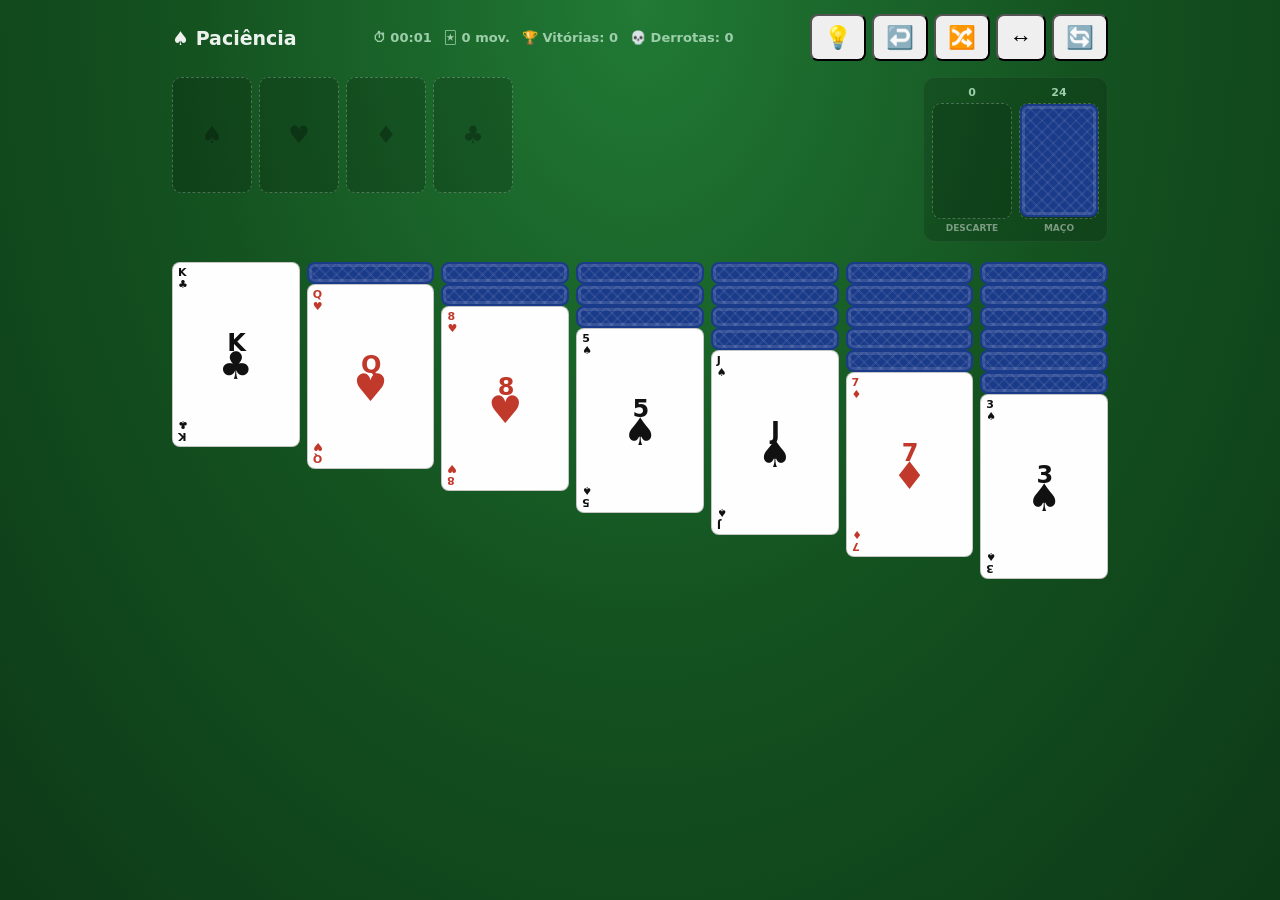
==== commit f6ab9b80: "UI: Atualiza botões superiores para formato de ícones e adiciona inversão de layout" ====
--- a/index.html
+++ b/index.html
@@ -28,11 +28,12 @@
                 <span>💀 Derrotas: <span id="loss-count">0</span></span>
             </div>
             <div id="controls">
-                <button onclick="obterDica()">💡 Dica</button>
-                <button onclick="desfazerJogada()">↩ Voltar</button>
-                <button id="mix-btn" onclick="pedirRedistribuicao()">🔀 Misturar</button>
-                <button id="auto-btn" onclick="autoComplete()" style="display:none">Auto-completar ✓</button>
-                <button onclick="pedirNovoJogo()">Novo Jogo</button>
+                <button onclick="obterDica()" title="Dica">💡</button>
+                <button onclick="desfazerJogada()" title="Voltar">↩️</button>
+                <button id="mix-btn" onclick="pedirRedistribuicao()" title="Misturar">🔀</button>
+                <button id="auto-btn" onclick="autoComplete()" style="display:none" title="Autocompletar">✨</button>
+                <button onclick="alternarLayout()" title="Inverter Lado da Mesa">↔️</button>
+                <button onclick="pedirNovoJogo()" title="Novo Jogo">🔄</button>
             </div>
         </div>
 
@@ -92,7 +93,7 @@
 
     <div id="drag-ghost"></div>
 
-    <script src="app.js?v=1.1.5"></script>
+    <script src="app.js?v=1.1.6"></script>
     <script>
         let newWorker;
         if ('serviceWorker' in navigator) {
--- a/style.css
+++ b/style.css
@@ -61,16 +61,32 @@
     justify-content: flex-end;
 }
 
+
+/* =========================================================
+   NOVOS BOTÕES DE ÍCONES
+========================================================= */
+
 #controls button {
-    background: rgba(255, 255, 255, 0.14);
-    border: 0.5px solid rgba(255, 255, 255, 0.32);
-    color: #fff;
-    padding: 6px 12px;
-    border-radius: 7px;
-    font-size: 12px;
-    font-weight: bold;
-    cursor: pointer;
-    transition: background 0.15s;
+    font-size: 1.4rem;
+    /* Aumenta o tamanho dos emojis */
+    padding: 8px 12px;
+    min-width: 44px;
+    /* Garante que fiquem parecidos com botões quadrados */
+    border-radius: 8px;
+    display: flex;
+    justify-content: center;
+    align-items: center;
+}
+
+
+/* =========================================================
+   INVERSÃO DE LAYOUT (CANHOTO / DESTRA)
+========================================================= */
+
+/* Inversão da área do topo (Fundações e Maço) */
+
+body.layout-invertido #board-top-wrapper {
+    flex-direction: row-reverse;
 }
 
 #controls button:hover {
